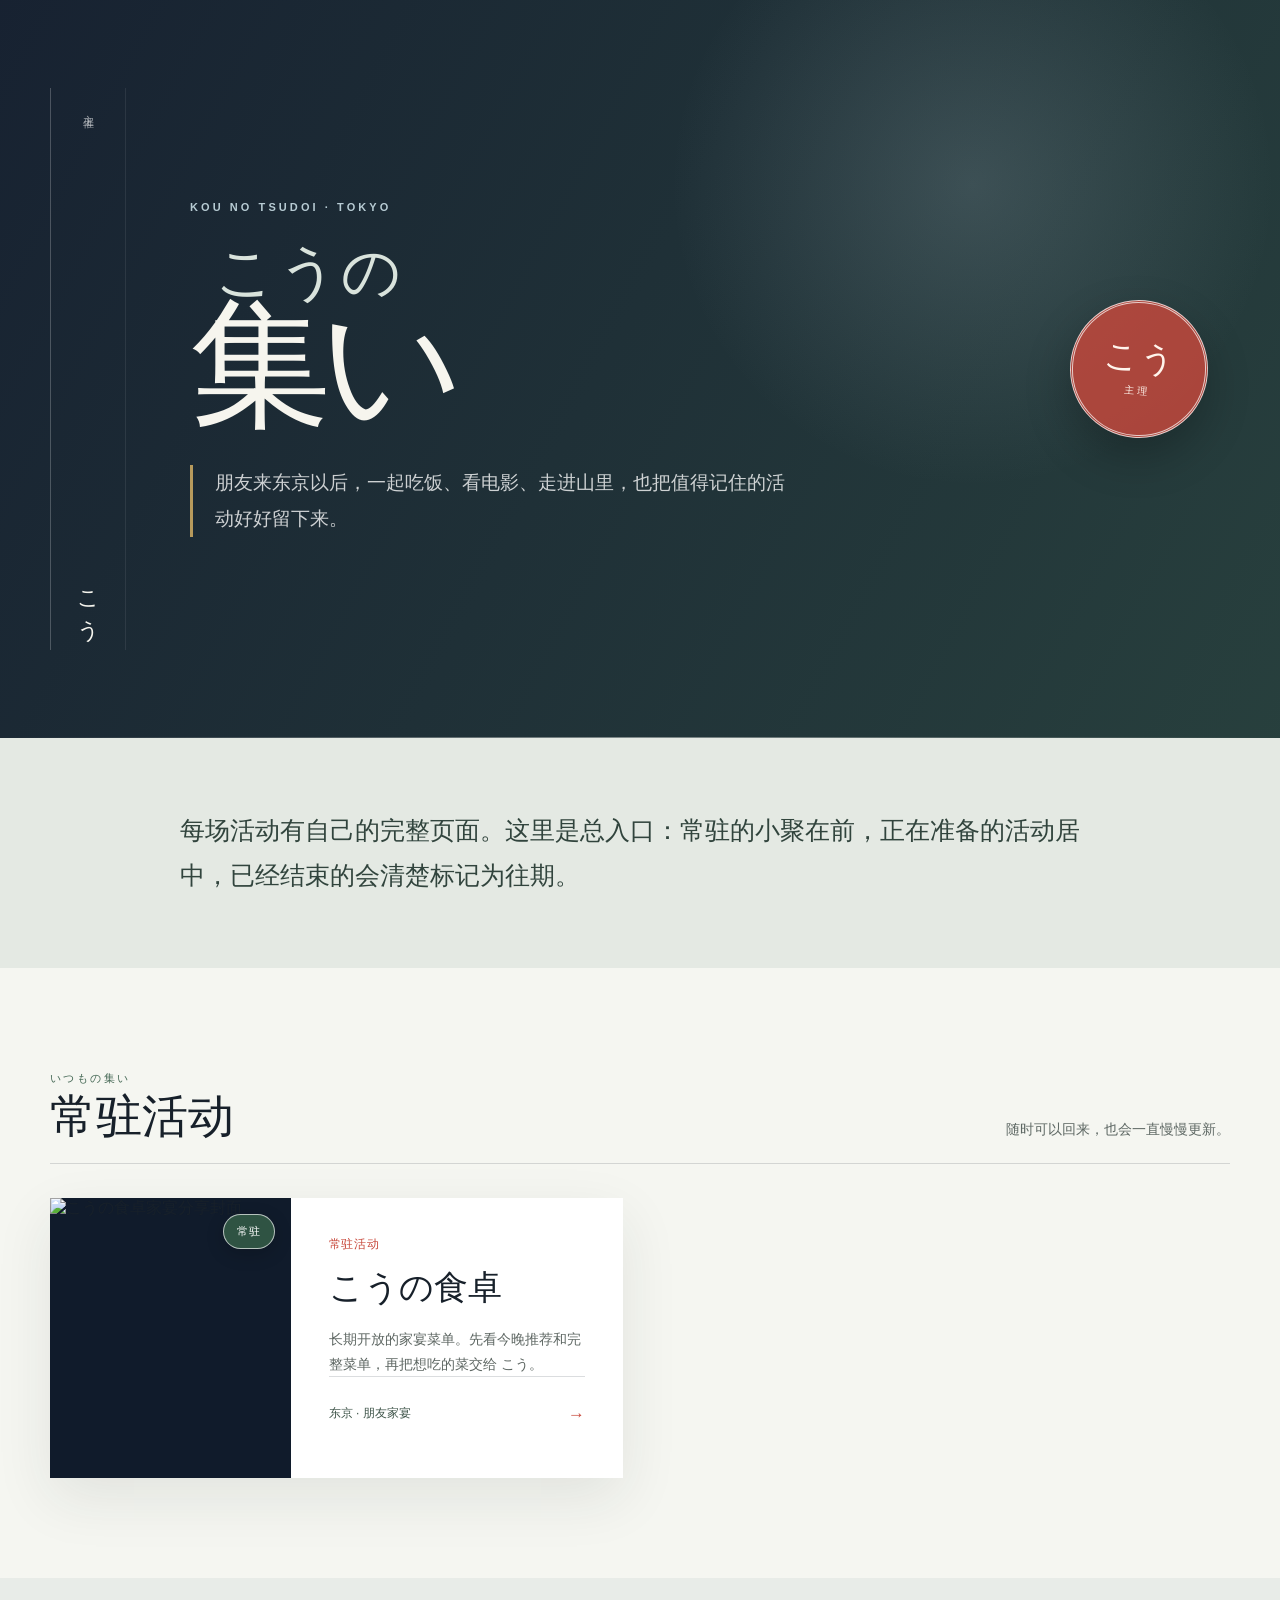
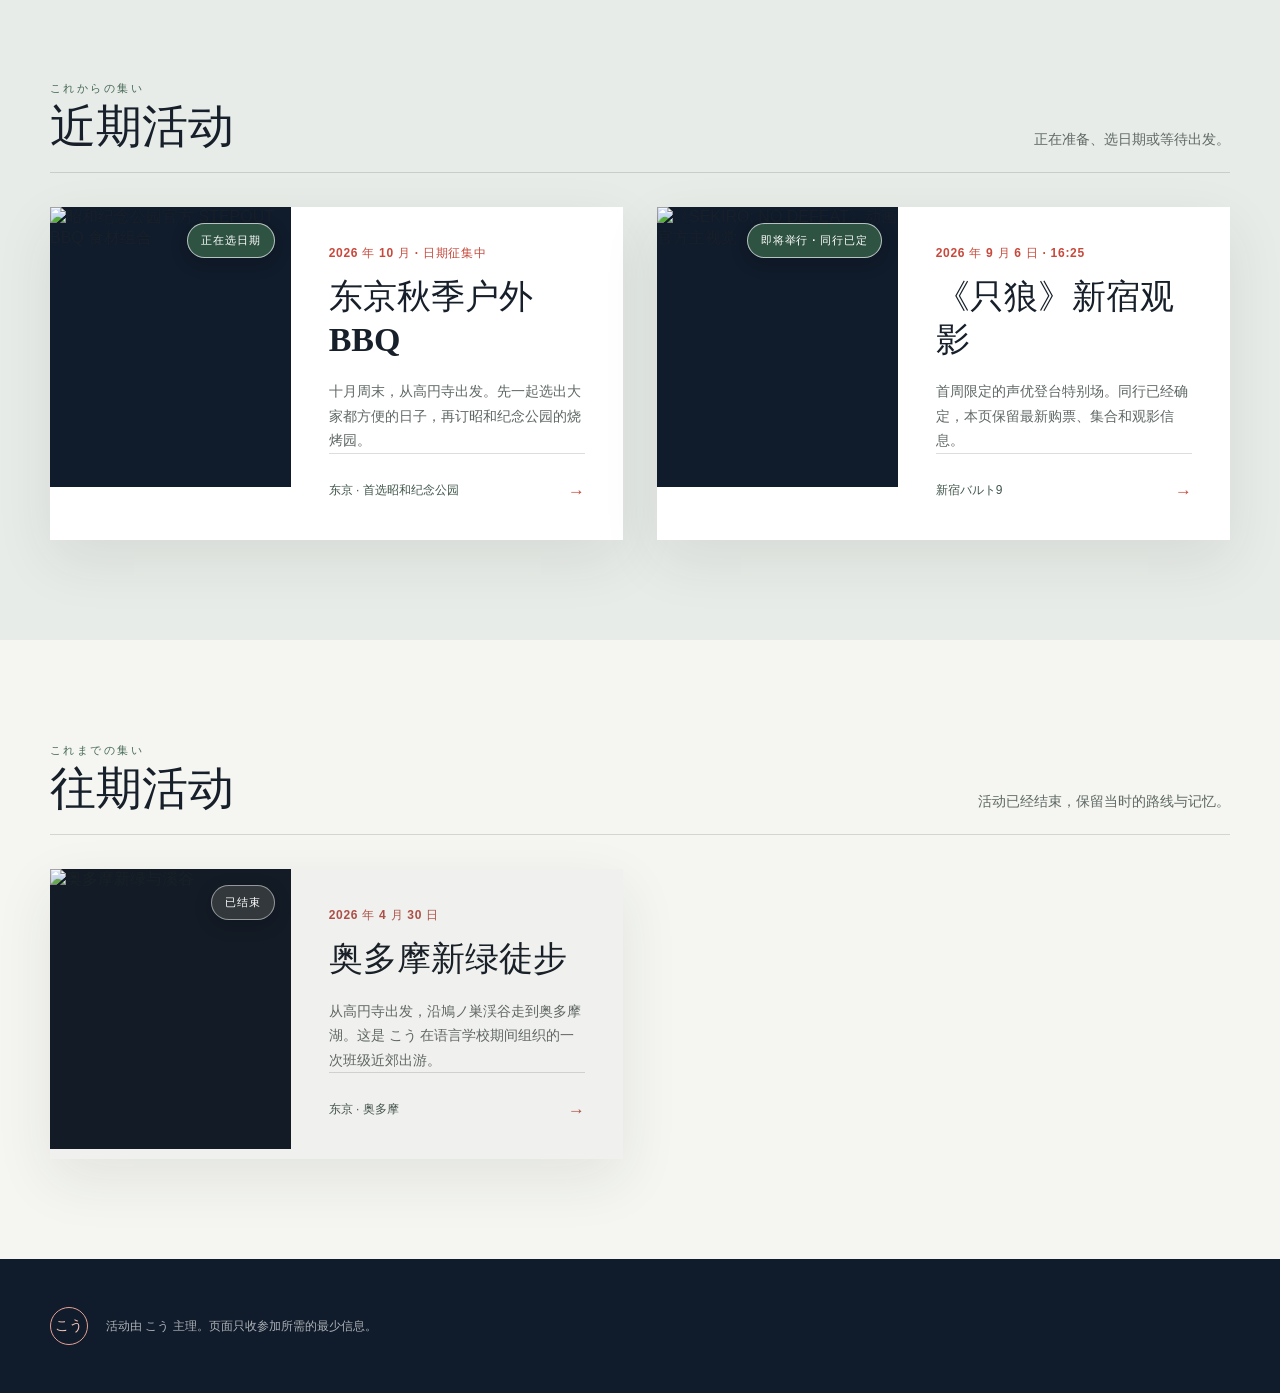
==== kou-no-tsudoi/index.html @ 16a25bd9 "fix(activity): share event-specific WeChat cards" ====
<!doctype html>
<html lang="zh-CN">
  <head>
    <meta charset="UTF-8" />
    <meta name="viewport" content="width=device-width, initial-scale=1.0, viewport-fit=cover" />
    <meta name="theme-color" content="#101b2b" />
    <meta name="robots" content="noindex, nofollow" />
    <meta name="description" content="常驻的小聚、近期的出游，以及值得留下的往期活动。" />
    <meta property="og:type" content="website" />
    <meta property="og:site_name" content="こうの集い" />
    <meta property="og:title" content="こうの集い" />
    <meta property="og:description" content="常驻的小聚、近期的出游，以及值得留下的往期活动。" />
    <meta property="og:url" content="https://tools.ifansstudio.com/kou-no-tsudoi/" />
    <meta property="og:image" content="https://tools.ifansstudio.com/kou-no-tsudoi/share/kou-no-tsudoi.jpg" />
    <meta property="og:image:secure_url" content="https://tools.ifansstudio.com/kou-no-tsudoi/share/kou-no-tsudoi.jpg" />
    <meta property="og:image:type" content="image/jpeg" />
    <meta property="og:image:width" content="1200" />
    <meta property="og:image:height" content="630" />
    <meta name="twitter:card" content="summary_large_image" />
    <meta name="twitter:title" content="こうの集い" />
    <meta name="twitter:description" content="常驻的小聚、近期的出游，以及值得留下的往期活动。" />
    <meta name="twitter:image" content="https://tools.ifansstudio.com/kou-no-tsudoi/share/kou-no-tsudoi.jpg" />
    <link rel="canonical" href="https://tools.ifansstudio.com/kou-no-tsudoi/" />
    <link rel="image_src" href="https://tools.ifansstudio.com/kou-no-tsudoi/share/kou-no-tsudoi.jpg" />
    <title>こうの集い</title>
    <script type="module" crossorigin src="/kou-no-tsudoi/assets/index-BgZVrWjE.js"></script>
    <link rel="stylesheet" crossorigin href="/kou-no-tsudoi/assets/index-BBPU0POp.css">
  </head>
  <body>
    <div id="root"></div>
  </body>
</html>
---- kou-no-tsudoi/assets/index-BBPU0POp.css ----
:root{color:#17202a;font-synthesis:none;--ink:#101b2b;--paper:#f5f6f1;--paper-deep:#e4e9e3;--pine:#466956;--mist:#b7cbd3;--seal:#c8493c;--brass:#b79a5c;--line:#101b2b26;--serif:"Yu Mincho", "Hiragino Mincho ProN", "Noto Serif CJK JP", serif;background:#eef1ed;font-family:Hiragino Sans,Yu Gothic,Noto Sans CJK JP,sans-serif}*{box-sizing:border-box}html{background:var(--ink);scroll-behavior:smooth}body{background:var(--paper);min-width:320px;min-height:100vh;margin:0}button,input{font:inherit}button,a{-webkit-tap-highlight-color:transparent}button:focus-visible,a:focus-visible,input:focus-visible{outline-offset:3px;outline:3px solid #86b8c8}label:has(input:focus-visible){outline-offset:3px;outline:3px solid #86b8c8}img{max-width:100%;display:block}main{overflow:clip}.site-hero{color:#f6f5ee;background:radial-gradient(circle at 76% 25%,#b7cbd32e,#0000 27%),linear-gradient(118deg,#101b2bf7,#16302eeb),url(https://res.cloudinary.com/jnto/image/upload/w_2064,h_1300,c_fill,f_auto,fl_lossy,q_auto/v1513938752/tokyo/Tokyo2368_3) 50%/cover;grid-template-columns:76px minmax(0,1fr) 160px;align-items:center;gap:clamp(24px,5vw,72px);min-height:min(760px,82vh);padding:clamp(38px,7vw,88px) max(24px,50vw - 590px);display:grid;position:relative}.site-hero:after{content:"";background:linear-gradient(90deg,#0000,#f5f6f173,#0000);height:1px;position:absolute;inset:auto 0 0}.site-hero__rail{letter-spacing:.18em;border-left:1px solid #ffffff38;border-right:1px solid #ffffff14;flex-direction:column;justify-content:space-between;align-self:stretch;align-items:center;padding:18px 0;display:flex}.site-hero__rail span{writing-mode:vertical-rl;color:#ffffff94;font-size:11px}.site-hero__rail b{writing-mode:vertical-rl;font:500 22px/1 var(--serif)}.site-hero__copy{max-width:760px}.eyebrow{color:var(--mist);letter-spacing:.28em;margin:0 0 24px;font-size:11px;font-weight:700}.site-hero h1{font:500 clamp(70px, 11vw, 150px)/.82 var(--serif);letter-spacing:-.08em;margin:0;display:grid}.site-hero h1 span{letter-spacing:.05em;color:#d9e3dc;margin-left:.42em;font-size:.42em;line-height:1.2}.site-hero__copy>p:last-child{border-left:3px solid var(--brass);color:#ffffffc7;max-width:600px;margin:42px 0 0;padding-left:22px;font-size:clamp(15px,2vw,19px);line-height:1.9}.host-seal{aspect-ratio:1;text-align:center;color:#fff4ec;background:#c8493cd1;border:3px double #ffffffb8;border-radius:50%;place-content:center;width:138px;display:grid;transform:rotate(5deg);box-shadow:0 18px 45px #0000003d}.host-seal span{font:700 34px/1 var(--serif);letter-spacing:.02em}.host-seal small{letter-spacing:.3em;margin-top:9px;font-size:10px}.home-intro{background:var(--paper-deep);padding:clamp(34px,6vw,70px) max(24px,50vw - 460px)}.home-intro p{font:500 clamp(17px, 2.5vw, 25px)/1.8 var(--serif);color:#31443d;margin:0}.event-shelf{padding:clamp(52px,8vw,100px) max(20px,50vw - 590px)}.event-shelf:nth-of-type(2n){background:#e8ece8}.event-shelf>header{border-bottom:1px solid var(--line);grid-template-columns:1fr minmax(250px,420px);align-items:end;gap:24px;margin-bottom:34px;padding-bottom:20px;display:grid}.event-shelf>header span{color:var(--pine);letter-spacing:.22em;text-transform:uppercase;font-size:11px;font-weight:800}.event-shelf h2{font:600 clamp(30px, 4vw, 46px)/1.1 var(--serif);margin:6px 0 0}.event-shelf>header p{color:#5e6864;text-align:right;margin:0;font-size:14px;line-height:1.8}.event-grid{grid-template-columns:repeat(2,minmax(0,1fr));gap:clamp(18px,3vw,34px);display:grid}.event-card button{text-align:left;width:100%;min-height:100%;color:inherit;cursor:pointer;background:#fff;border:0;grid-template-columns:minmax(180px,42%) 1fr;padding:0;transition:transform .24s,box-shadow .24s;display:grid;box-shadow:0 20px 55px #1c2f2717}.event-card button:hover{transform:translateY(-4px);box-shadow:0 28px 66px #1c2f2724}.event-card__image{background:var(--ink);min-height:280px;position:relative;overflow:hidden}.event-card__image:after{content:"";background:linear-gradient(145deg,#0000 40%,#101b2b4d);position:absolute;inset:0}.event-card__image img{object-fit:cover;width:100%;height:100%;transition:transform .5s}.event-card button:hover img{transform:scale(1.035)}.event-stamp{z-index:2;color:#fff;letter-spacing:.08em;background:#335a46e6;border:1px solid #ffffffa6;border-radius:999px;padding:9px 13px;font-size:11px;font-weight:800;position:absolute;top:16px;right:16px;box-shadow:0 5px 18px #0000002e}.event-stamp.is-past{background:#383e42db;border-color:#ffffff7a}.event-card__body{flex-direction:column;min-width:0;padding:clamp(24px,3vw,38px);display:flex}.event-card__date{color:var(--seal);letter-spacing:.06em;font-size:12px;font-weight:800}.event-card__body strong{font:600 clamp(23px, 2.8vw, 34px)/1.25 var(--serif);margin-top:14px}.event-card__body>span:not(.event-card__date){color:#5e6763;margin-top:18px;font-size:14px;line-height:1.75}.event-card__body small{border-top:1px solid var(--line);color:#40564b;justify-content:space-between;gap:12px;margin-top:auto;padding-top:28px;font-size:12px;display:flex}.event-card__body i{color:var(--seal);font-size:17px;font-style:normal}.event-card--past button{filter:saturate(.72);background:#f0f1ee}.site-footer{color:#ffffffa8;background:var(--ink);align-items:center;gap:18px;padding:48px max(24px,50vw - 590px);display:flex}.site-footer p{margin:0;font-size:12px}.mini-seal{aspect-ratio:1;color:#f4c2b8;width:38px;font:700 14px/1 var(--serif);border:1px solid #e7a194;border-radius:50%;place-items:center;display:grid}.page-loading{color:#dce5e0;background:var(--ink);place-items:center;min-height:100vh;display:grid}.activity-page{background:#edf0eb;min-height:100vh}.activity-nav{color:#eef2ee;background:var(--ink);justify-content:space-between;align-items:center;gap:20px;min-height:66px;padding:10px max(20px,50vw - 590px);display:flex}.activity-nav button{min-height:44px;color:inherit;cursor:pointer;background:0 0;border:0;padding:0;font-size:13px}.activity-nav button:last-child{border:1px solid #ffffff40;border-radius:999px;padding:0 18px}.share-message{color:#e7eee9;text-align:center;background:#27493a;margin:0;padding:10px 20px;font-size:12px}.activity-hero{color:#fff;background:var(--ink);align-items:end;min-height:min(680px,76vh);display:flex;position:relative}.activity-hero>img{object-fit:cover;width:100%;height:100%;position:absolute;inset:0}.activity-hero__shade{background:linear-gradient(90deg,#0c1520eb 0%,#0c15209e 50%,#0c152026 100%),linear-gradient(#0000 45%,#0c1520c2);position:absolute;inset:0}.activity-hero__copy{z-index:1;width:min(860px,100% - 48px);margin:0 max(24px,50vw - 590px);padding:80px 0 66px;position:relative}.activity-hero__copy>p{color:#cddbd4;letter-spacing:.24em;margin:0 0 18px;font-size:12px;font-weight:800}.activity-hero h1{max-width:920px;font:600 clamp(40px, 7vw, 86px)/1.08 var(--serif);text-wrap:balance;margin:0}.activity-hero__copy>span{color:#d4e1db;font-family:var(--serif);margin-top:12px;display:block}.activity-hero__copy>strong{border-left:3px solid var(--brass);color:#ffffffd1;max-width:680px;margin-top:32px;padding-left:18px;font-size:16px;font-weight:500;line-height:1.85;display:block}.event-stamp--hero{padding:12px 18px;top:28px;right:max(22px,50vw - 590px)}.activity-facts{z-index:2;background:#fff;grid-template-columns:repeat(3,minmax(0,1fr));width:min(1180px,100% - 40px);margin:-28px auto 0;display:grid;position:relative;box-shadow:0 18px 50px #15261f1f}.activity-facts div{border-right:1px solid var(--line);gap:8px;padding:24px clamp(18px,3vw,36px);display:grid}.activity-facts div:last-child{border:0}.activity-facts div>span{color:#77817c;letter-spacing:.12em;font-size:11px}.activity-facts strong{color:#28372f;font:600 clamp(15px, 2vw, 19px)/1.5 var(--serif);gap:2px;display:grid}.activity-facts strong span{word-break:keep-all;display:block}.signup-panel,.external-panel,.closed-panel{width:min(1000px,100% - 40px);margin:clamp(48px,7vw,84px) auto}.signup-panel{color:#eef3ef;background:#102437;grid-template-columns:.85fr 1.15fr;display:grid;box-shadow:0 24px 60px #101b2b2e}.signup-panel__intro{background:linear-gradient(145deg,#345e4a,#1b3e38);padding:clamp(28px,5vw,54px)}.signup-panel__intro p,.external-panel p{color:#cbdad2;letter-spacing:.2em;margin:0 0 18px;font-size:10px;font-weight:800}.signup-panel h2,.external-panel h2,.closed-panel h2{font:600 clamp(27px, 4vw, 42px)/1.2 var(--serif);margin:0}.signup-panel__intro span,.external-panel span{color:#ffffffb8;margin-top:26px;font-size:14px;line-height:1.8;display:block}.signup-panel form{padding:clamp(28px,5vw,54px)}.name-field{gap:10px;display:grid}.name-field span,.date-calendar legend{color:#cad5d0;letter-spacing:.08em;font-size:12px;font-weight:800}.name-field input{color:#fff;background:#ffffff12;border:1px solid #ffffff38;border-radius:0;width:100%;height:52px;padding:0 15px}.name-field input::placeholder{color:#ffffff5c}.date-calendar{border:0;margin:28px 0 0;padding:0}.date-calendar legend{margin-bottom:7px}.date-calendar__hint{color:#ffffff8c;margin:0 0 15px;font-size:11px;line-height:1.6}.date-calendar__recommendation{color:#20342c;background:#eee4c9;border-left:3px solid #d8c18d;margin:0 0 14px;padding:16px;box-shadow:0 10px 24px #040e162e}.date-calendar__recommendation>div{grid-template-columns:1fr auto;align-items:center;gap:3px 10px;display:grid}.date-calendar__recommendation>div span{color:#687066;letter-spacing:.14em;font-size:9px;font-weight:900}.date-calendar__recommendation>div strong{font:700 20px/1.2 var(--serif);grid-column:1}.date-calendar__recommendation>div em{color:#fff8e8;letter-spacing:.08em;background:#a84c3f;grid-area:1/2/span 2;padding:5px 7px;font-size:10px;font-style:normal;font-weight:900}.date-calendar__recommendation>p{color:#4b584f;margin:12px 0;font-size:11px;line-height:1.7}.date-calendar__recommendation footer{flex-wrap:wrap;gap:6px;display:flex}.date-calendar__recommendation footer span{color:#345e4a;background:#ffffff61;border:1px solid #465d5038;padding:5px 7px;font-size:9px;font-weight:800}.date-calendar__month{background:#05111b3d;border:1px solid #ffffff29;padding:14px}.date-calendar__month+.date-calendar__month{margin-top:12px}.date-calendar__month-title{justify-content:space-between;align-items:baseline;gap:12px;margin-bottom:13px;display:flex}.date-calendar__month-title strong{font:600 19px/1.2 var(--serif);letter-spacing:.04em}.date-calendar__month-title span{color:#d8c18d;letter-spacing:.12em;font-size:9px;font-weight:800}.date-calendar__weekdays,.date-calendar__grid{grid-template-columns:repeat(7,minmax(0,1fr));gap:4px;display:grid}.date-calendar__weekdays{color:#ffffff75;text-align:center;margin-bottom:5px;font-size:9px}.date-calendar__weekdays span:nth-last-child(-n+2){color:#d7aa9f}.date-calendar__day{text-align:center;place-content:center;min-width:0;min-height:48px;display:grid}.date-calendar__day.is-muted{color:#ffffff3d;font:500 12px/1 var(--sans)}.date-calendar__day.is-candidate{color:#f5f0e5a8;cursor:pointer;background:#ffffff09;border:1px solid #ffffff24;min-height:58px;transition:border-color .16s,background .16s,color .16s,transform .16s;position:relative}.date-calendar__day.is-candidate.is-primary{color:#f5f0e5;background:#d8c18d1f;border-color:#d8c18db8}.date-calendar__day.is-candidate.is-recommended{color:#172921;background:#d8c18d;border-color:#d8c18d;box-shadow:0 0 0 2px #d8c18d2e,0 7px 16px #0000002e}.date-calendar__day.is-candidate:hover{border-color:#d8c18d;transform:translateY(-1px)}.date-calendar__day.is-candidate:focus-within{outline-offset:2px;outline:2px solid #fff}.date-calendar__day.is-candidate input{opacity:0;width:1px;height:1px;position:absolute}.date-calendar__day.is-candidate strong{font:600 18px/1 var(--serif)}.date-calendar__day.is-candidate em{color:#bfd5ca;margin-top:5px;font-size:8px;font-style:normal}.date-calendar__day.is-candidate>span{color:#183128;background:#d8c18d;border-radius:50%;place-items:center;width:15px;height:15px;font-size:10px;font-weight:900;display:grid;position:absolute;top:-5px;right:-4px}.date-calendar__day.is-candidate>b{z-index:1;color:#fff8e8;white-space:nowrap;background:#a84c3f;padding:2px 4px;font-size:7px;line-height:1.2;position:absolute;top:-12px;left:50%;transform:translate(-50%)}.date-calendar__day.is-candidate.is-recommended em{color:#345e4a}.date-calendar__day.is-candidate.is-selected{color:#172921;background:#d8c18d;border-color:#d8c18d;box-shadow:inset 0 0 0 2px #ffffff59}.date-calendar__day.is-candidate.is-selected em{color:#345e4a}.date-calendar__day.is-candidate.is-selected>span{color:#f5f0e5;background:#4c8067}.date-calendar__selection{color:#ffffff8c;background:#ffffff0d;min-height:38px;margin:10px 0 0;padding:10px 12px;font-size:11px;line-height:1.6}.date-calendar__selection.has-selection{color:#e8f2ec;background:#4c806740}.signup-submit{color:#13241e;cursor:pointer;background:#d8c18d;border:0;width:100%;min-height:54px;margin-top:26px;font-weight:800}.signup-submit:disabled{opacity:.55;cursor:wait}.signed-state{color:#d9eadf;text-align:center;background:#508b6b33;margin:26px 0 0;padding:16px}.honeypot{clip-path:inset(50%);width:1px;height:1px;position:absolute;overflow:hidden}.form-message{color:#12231e;text-align:center;background:#d6e2d8;grid-column:1/-1;margin:0;padding:13px 20px;font-size:13px}.attendee-list{border-top:1px solid #ffffff21;grid-column:1/-1;padding:24px clamp(26px,5vw,54px) 32px}.attendee-list>div{justify-content:space-between;align-items:center;gap:20px;display:flex}.attendee-list>div span{color:#b9c7c0;letter-spacing:.12em;font-size:12px}.attendee-list>div strong{font:600 25px/1 var(--serif)}.attendee-list ul{flex-wrap:wrap;gap:10px;margin:22px 0 0;padding:0;list-style:none;display:flex}.attendee-list li{color:#e8efeb;background:#ffffff0d;border:1px solid #ffffff2e;padding:9px 13px;font-size:13px}.attendee-list p{color:#ffffff8c;margin:18px 0 0;font-size:13px}.external-panel{color:#fff;background:linear-gradient(135deg,#261f1b,#5b392d);justify-content:space-between;align-items:center;gap:38px;padding:clamp(30px,5vw,58px);display:flex}.external-panel a{color:#fff;border:1px solid #ffffff59;flex:none;padding:16px 20px;text-decoration:none}.closed-panel{text-align:center;color:#273a31;background:#e5ebe6;border:1px solid #bdc6c0;padding:clamp(30px,5vw,60px)}.closed-panel.is-past{filter:saturate(.65)}.closed-panel>span{color:#6c7a73;letter-spacing:.22em;font-size:10px;font-weight:800}.closed-panel h2{margin-top:12px}.closed-panel p{color:#68736d;margin:18px 0 0}.guide-paper{color:#28352f;background:#fff;width:min(1020px,100% - 40px);margin:0 auto;padding:clamp(34px,6vw,72px);box-shadow:0 20px 60px #1b2c2414}.guide-paper>header{border-bottom:1px solid var(--line);margin-bottom:36px;padding-bottom:20px}.guide-paper>header span{color:var(--pine);letter-spacing:.2em;font-size:10px;font-weight:800}.guide-paper>header h2{font:600 36px/1.2 var(--serif);margin:7px 0 0}.guide-paper h1{display:none}.guide-paper h2{border-left:4px solid var(--seal);font:600 clamp(25px, 3.4vw, 34px)/1.35 var(--serif);margin:52px 0 20px;padding-left:14px}.guide-paper h3{color:#365544;font:600 22px/1.4 var(--serif);margin:32px 0 14px}.guide-paper p,.guide-paper li{font-size:15px;line-height:1.9}.guide-paper blockquote{background:#edf2ee;border-left:0;margin:24px 0;padding:20px 24px}.guide-paper blockquote p{margin:0}.guide-paper table{border-collapse:collapse;width:100%;margin:24px 0;font-size:13px}.guide-paper th,.guide-paper td{text-align:left;vertical-align:top;border:1px solid #dce2dd;padding:12px 13px;line-height:1.65}.guide-paper th{color:#f3f6f4;background:#315142}.guide-paper a{color:#2e6650;text-underline-offset:3px;overflow-wrap:anywhere}.guide-paper img{border:1px solid var(--line)}.image-credit{color:#758079;text-align:right;width:min(1020px,100% - 40px);margin:16px auto 0;padding-bottom:60px;font-size:11px}.image-credit a{color:inherit}@media (width<=820px){.site-hero{grid-template-columns:42px minmax(0,1fr);min-height:680px}.host-seal{width:92px;position:absolute;bottom:38px;right:26px}.host-seal span{font-size:25px}.event-grid,.event-shelf>header{grid-template-columns:1fr}.event-shelf>header p{text-align:left}.signup-panel{grid-template-columns:1fr}}@media (width<=620px){.site-hero{grid-template-columns:28px 1fr;gap:18px;min-height:610px;padding:28px 20px 96px}.site-hero__rail{padding:12px 0}.site-hero h1{font-size:clamp(62px,22vw,88px)}.site-hero__copy>p:last-child{margin-top:30px;font-size:14px}.host-seal{width:76px;bottom:20px;right:20px}.host-seal span{font-size:21px}.host-seal small{font-size:8px}.event-card button{grid-template-columns:1fr}.event-card__image{min-height:220px}.event-card__body{min-height:260px}.activity-nav{padding-inline:14px}.activity-nav button:last-child{padding:0 12px}.activity-hero{min-height:570px}.activity-hero__shade{background:linear-gradient(#0c15201f 26%,#0c1520eb)}.activity-hero__copy{width:calc(100% - 36px);margin-inline:18px;padding-bottom:42px}.activity-hero h1{font-size:clamp(34px,10vw,48px)}.activity-hero__copy>strong{font-size:14px}.event-stamp--hero{top:18px;right:16px}.activity-facts{grid-template-columns:1fr;width:calc(100% - 24px)}.activity-facts div{border-right:0;border-bottom:1px solid var(--line);padding:16px 18px}.signup-panel,.external-panel,.closed-panel,.guide-paper{width:calc(100% - 24px)}.signup-panel form{padding:28px 18px 30px}.date-calendar__month{padding:12px 9px}.date-calendar__weekdays,.date-calendar__grid{gap:3px}.date-calendar__day{min-height:42px}.date-calendar__day.is-candidate{min-height:54px}.date-calendar__day.is-candidate strong{font-size:17px}.external-panel{flex-direction:column;align-items:stretch}.external-panel a{text-align:center}.guide-paper{padding:28px 20px}.guide-paper h2{margin-top:40px}.guide-paper table{display:block;overflow-x:auto}}@media (prefers-reduced-motion:reduce){html{scroll-behavior:auto}*,:before,:after{scroll-behavior:auto!important;transition-duration:.01ms!important;animation-duration:.01ms!important}}
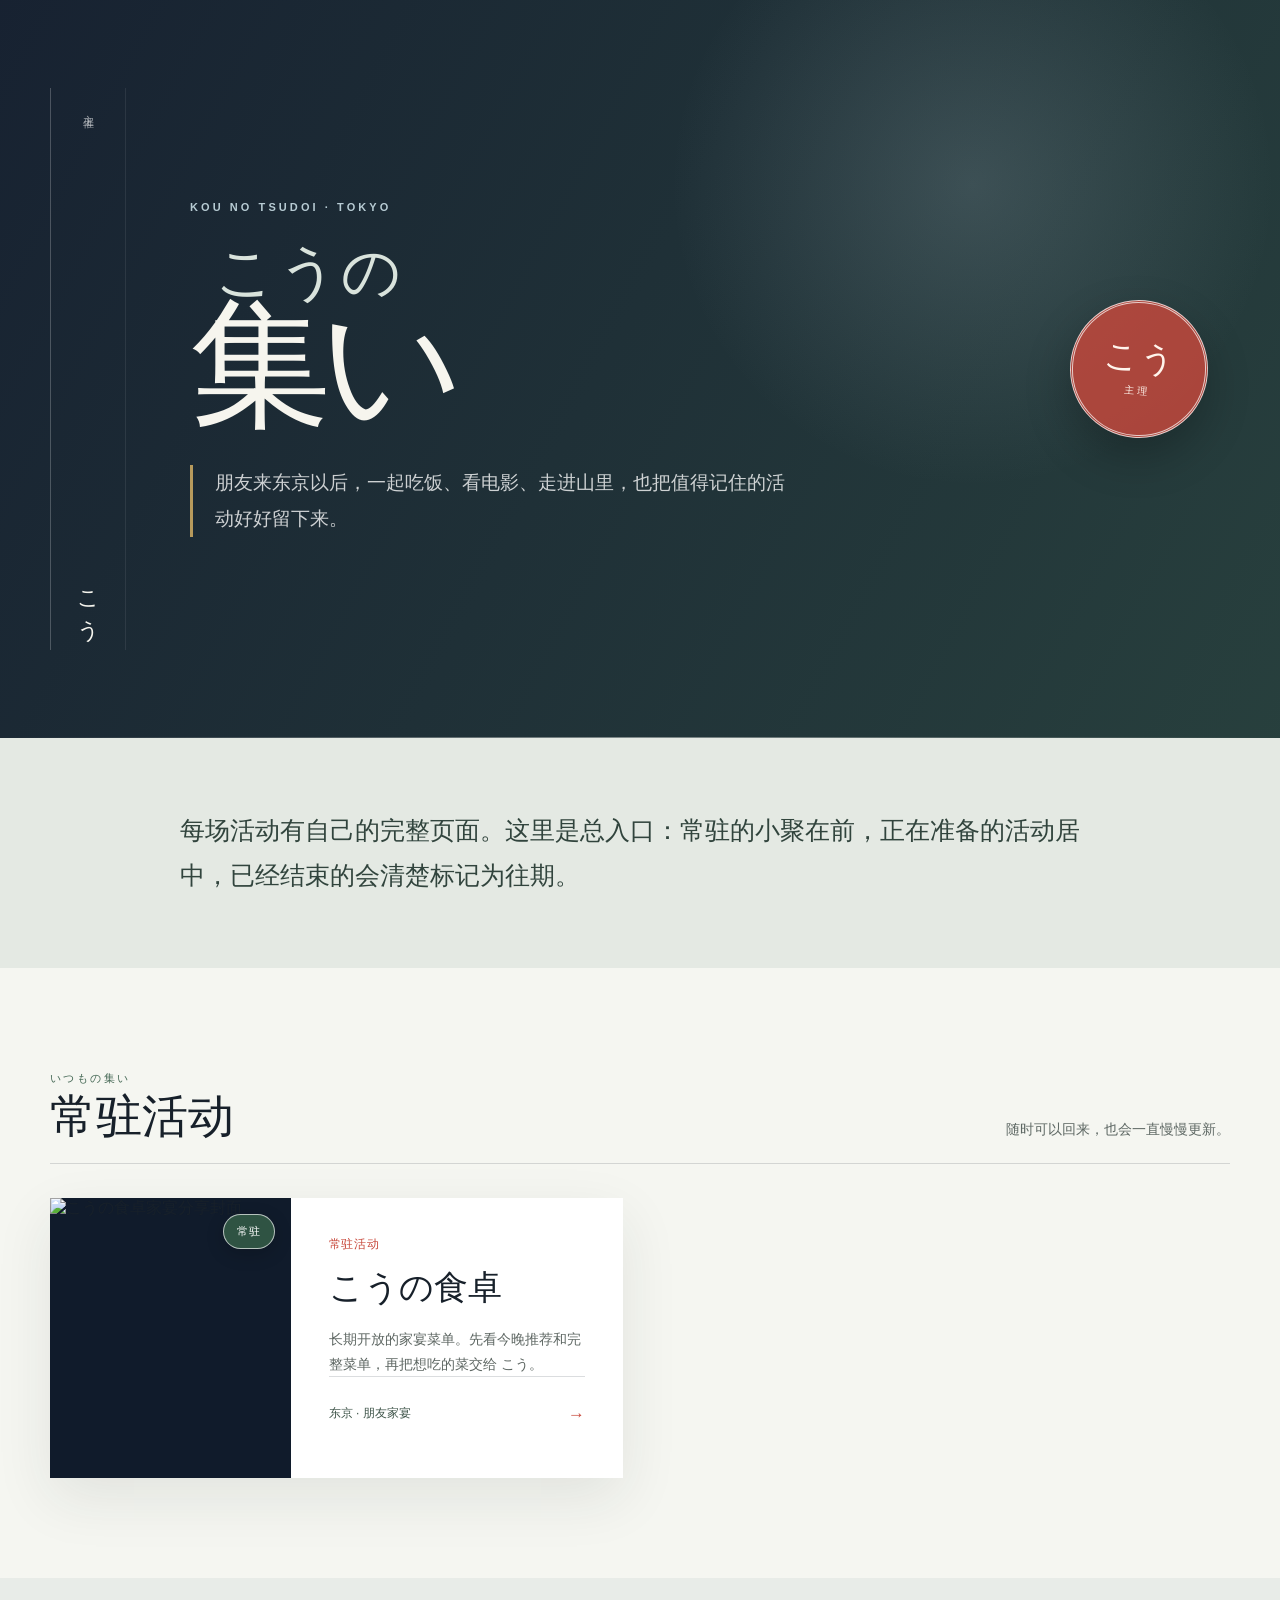
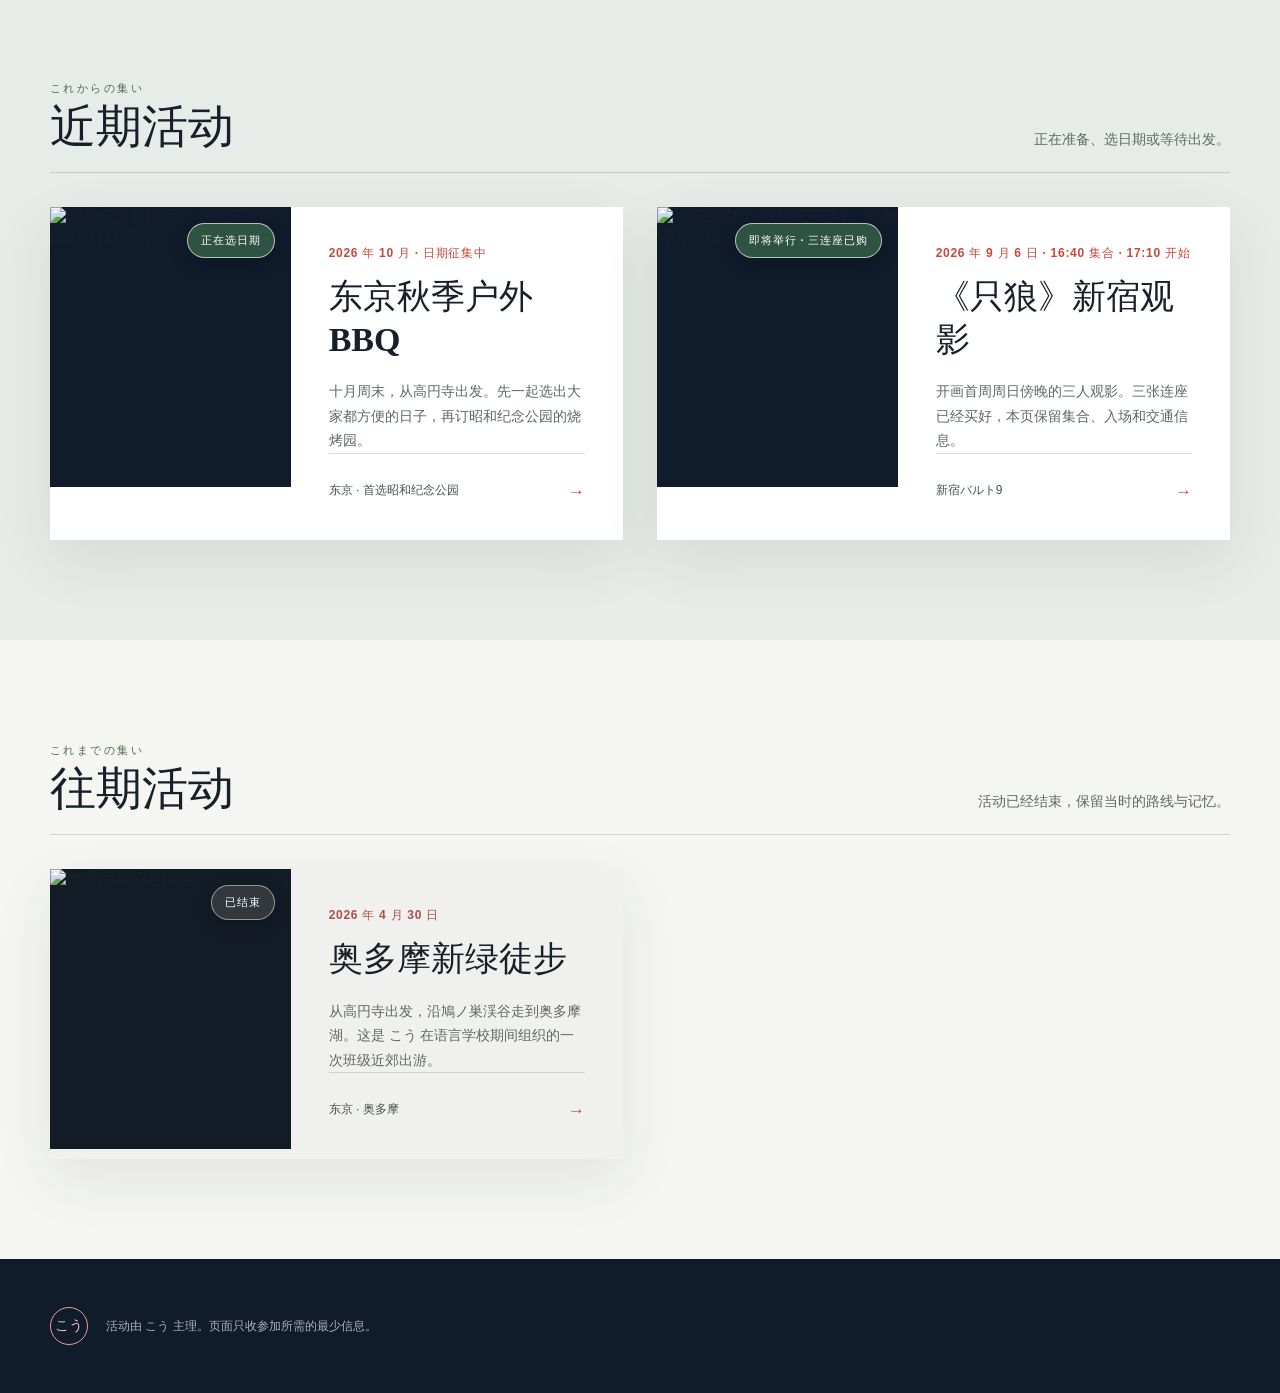
==== commit 8e9b92de: "feat: update SEKIRO outing guide" ====
--- a/kou-no-tsudoi/index.html
+++ b/kou-no-tsudoi/index.html
@@ -23,7 +23,7 @@
     <link rel="canonical" href="https://tools.ifansstudio.com/kou-no-tsudoi/" />
     <link rel="image_src" href="https://tools.ifansstudio.com/kou-no-tsudoi/share/kou-no-tsudoi.jpg" />
     <title>こうの集い</title>
-    <script type="module" crossorigin src="/kou-no-tsudoi/assets/index-BgZVrWjE.js"></script>
+    <script type="module" crossorigin src="/kou-no-tsudoi/assets/index-oXoQedsi.js"></script>
     <link rel="stylesheet" crossorigin href="/kou-no-tsudoi/assets/index-BBPU0POp.css">
   </head>
   <body>
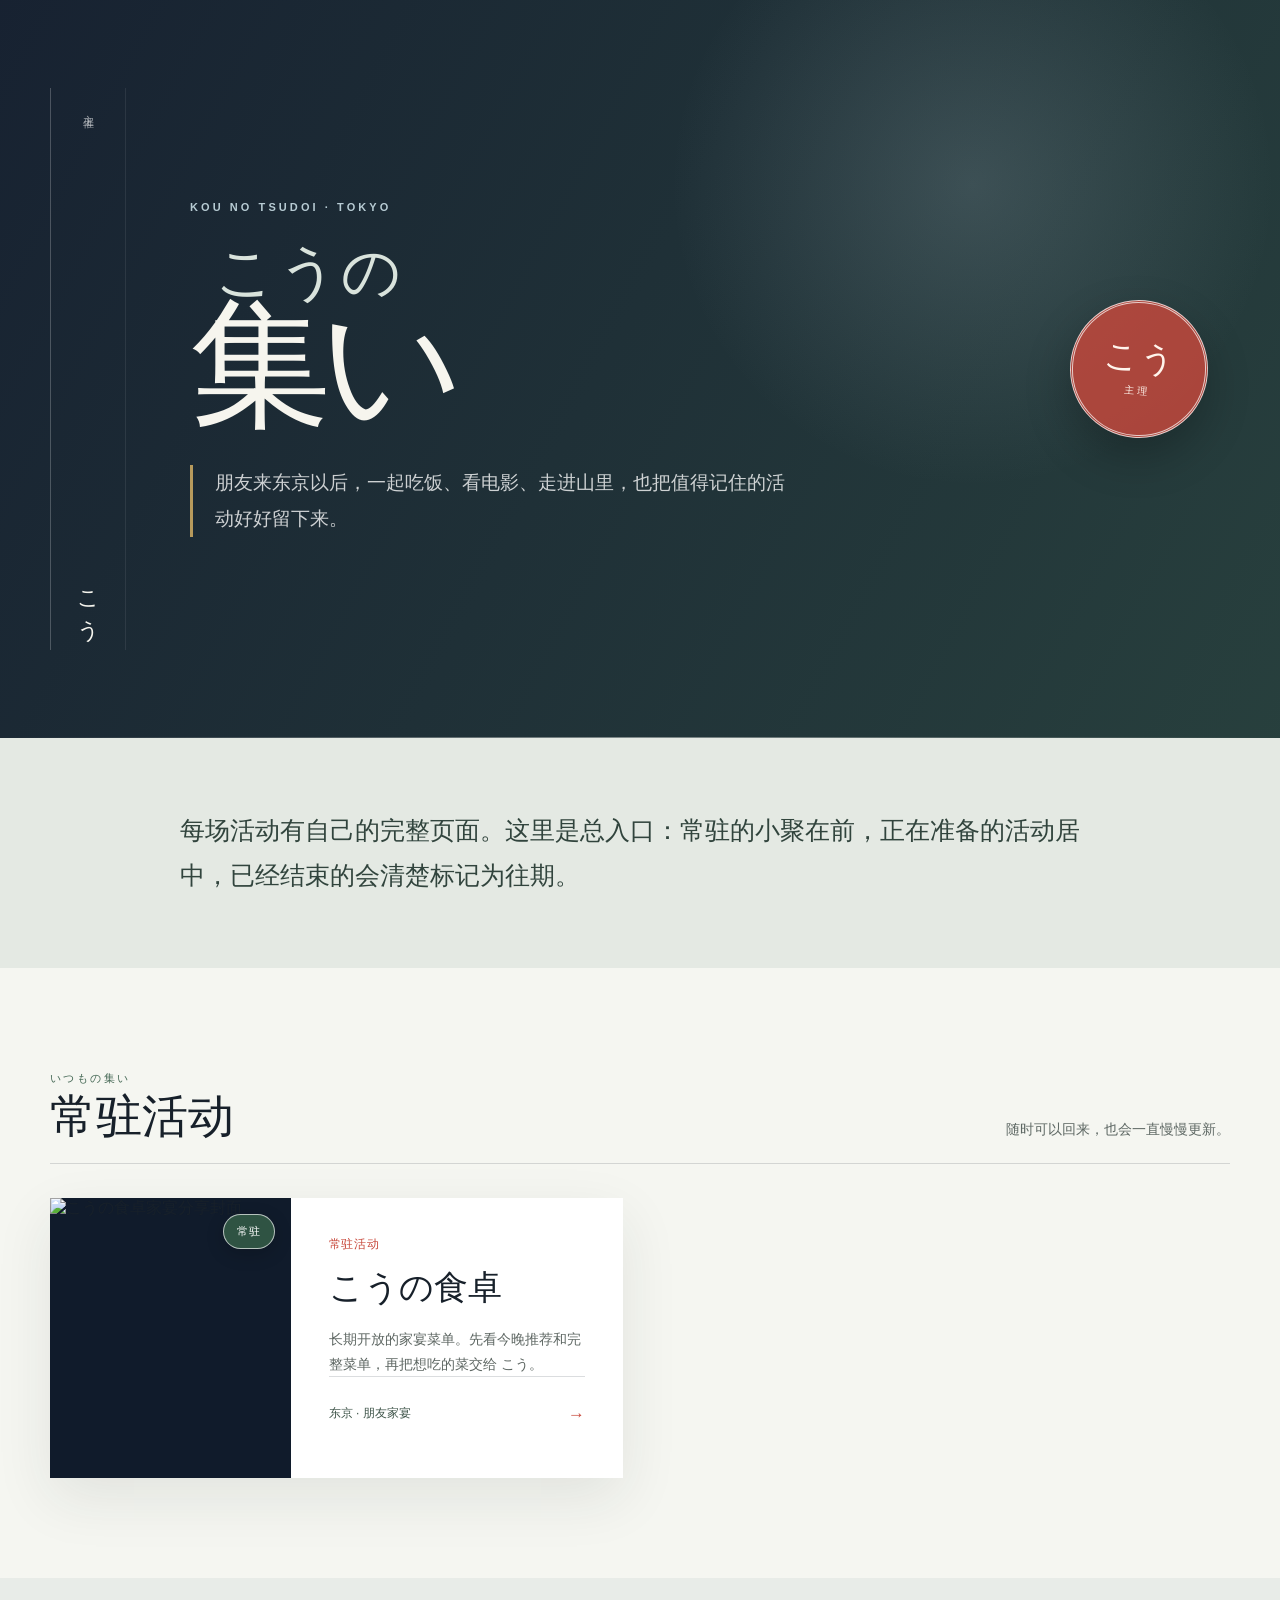
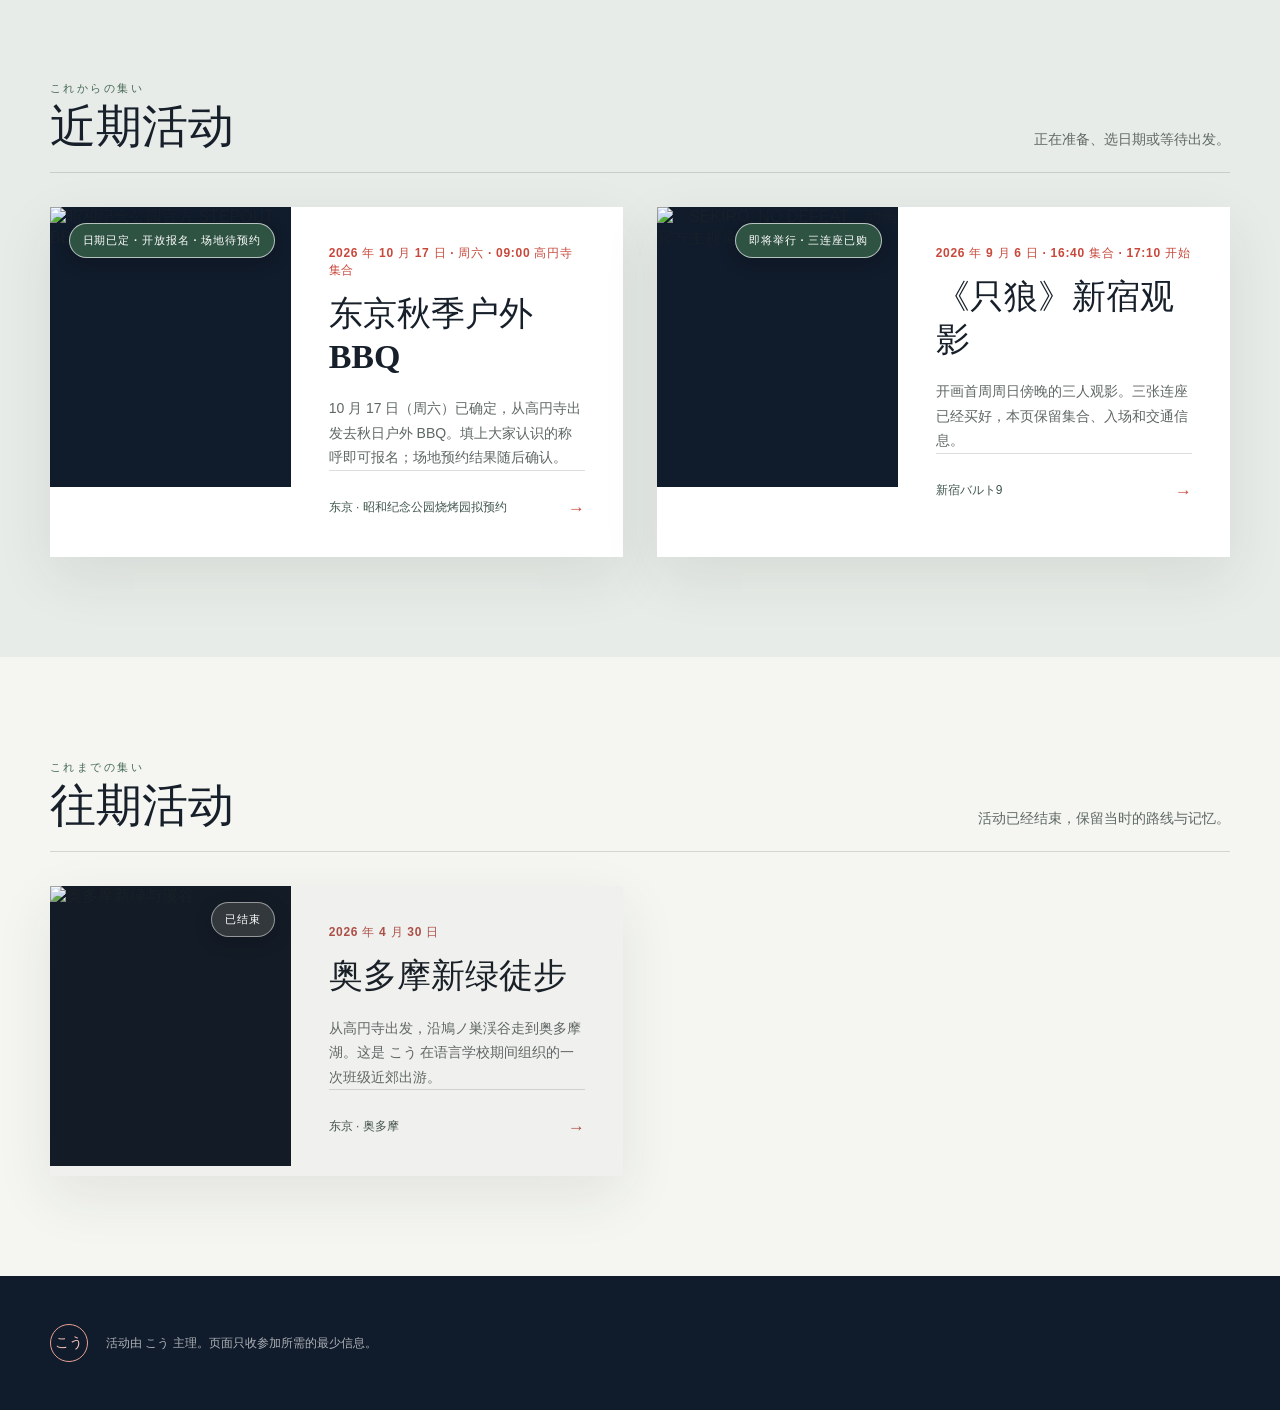
==== commit c57419f1: "确认 10 月 17 日 BBQ 并简化报名" ====
--- a/kou-no-tsudoi/index.html
+++ b/kou-no-tsudoi/index.html
@@ -23,8 +23,8 @@
     <link rel="canonical" href="https://tools.ifansstudio.com/kou-no-tsudoi/" />
     <link rel="image_src" href="https://tools.ifansstudio.com/kou-no-tsudoi/share/kou-no-tsudoi.jpg" />
     <title>こうの集い</title>
-    <script type="module" crossorigin src="/kou-no-tsudoi/assets/index-oXoQedsi.js"></script>
-    <link rel="stylesheet" crossorigin href="/kou-no-tsudoi/assets/index-BBPU0POp.css">
+    <script type="module" crossorigin src="/kou-no-tsudoi/assets/index-XphLQeiY.js"></script>
+    <link rel="stylesheet" crossorigin href="/kou-no-tsudoi/assets/index-JUfqZ5Oa.css">
   </head>
   <body>
     <div id="root"></div>
--- a/kou-no-tsudoi/assets/index-JUfqZ5Oa.css
+++ b/kou-no-tsudoi/assets/index-JUfqZ5Oa.css
@@ -0,0 +1 @@
+:root{color:#17202a;font-synthesis:none;--ink:#101b2b;--paper:#f5f6f1;--paper-deep:#e4e9e3;--pine:#466956;--mist:#b7cbd3;--seal:#c8493c;--brass:#b79a5c;--line:#101b2b26;--serif:"Yu Mincho", "Hiragino Mincho ProN", "Noto Serif CJK JP", serif;background:#eef1ed;font-family:Hiragino Sans,Yu Gothic,Noto Sans CJK JP,sans-serif}*{box-sizing:border-box}html{background:var(--ink);scroll-behavior:smooth}body{background:var(--paper);min-width:320px;min-height:100vh;margin:0}button,input{font:inherit}button,a{-webkit-tap-highlight-color:transparent}button:focus-visible,a:focus-visible,input:focus-visible{outline-offset:3px;outline:3px solid #86b8c8}label:has(input:focus-visible){outline-offset:3px;outline:3px solid #86b8c8}img{max-width:100%;display:block}main{overflow:clip}.site-hero{color:#f6f5ee;background:radial-gradient(circle at 76% 25%,#b7cbd32e,#0000 27%),linear-gradient(118deg,#101b2bf7,#16302eeb),url(https://res.cloudinary.com/jnto/image/upload/w_2064,h_1300,c_fill,f_auto,fl_lossy,q_auto/v1513938752/tokyo/Tokyo2368_3) 50%/cover;grid-template-columns:76px minmax(0,1fr) 160px;align-items:center;gap:clamp(24px,5vw,72px);min-height:min(760px,82vh);padding:clamp(38px,7vw,88px) max(24px,50vw - 590px);display:grid;position:relative}.site-hero:after{content:"";background:linear-gradient(90deg,#0000,#f5f6f173,#0000);height:1px;position:absolute;inset:auto 0 0}.site-hero__rail{letter-spacing:.18em;border-left:1px solid #ffffff38;border-right:1px solid #ffffff14;flex-direction:column;justify-content:space-between;align-self:stretch;align-items:center;padding:18px 0;display:flex}.site-hero__rail span{writing-mode:vertical-rl;color:#ffffff94;font-size:11px}.site-hero__rail b{writing-mode:vertical-rl;font:500 22px/1 var(--serif)}.site-hero__copy{max-width:760px}.eyebrow{color:var(--mist);letter-spacing:.28em;margin:0 0 24px;font-size:11px;font-weight:700}.site-hero h1{font:500 clamp(70px, 11vw, 150px)/.82 var(--serif);letter-spacing:-.08em;margin:0;display:grid}.site-hero h1 span{letter-spacing:.05em;color:#d9e3dc;margin-left:.42em;font-size:.42em;line-height:1.2}.site-hero__copy>p:last-child{border-left:3px solid var(--brass);color:#ffffffc7;max-width:600px;margin:42px 0 0;padding-left:22px;font-size:clamp(15px,2vw,19px);line-height:1.9}.host-seal{aspect-ratio:1;text-align:center;color:#fff4ec;background:#c8493cd1;border:3px double #ffffffb8;border-radius:50%;place-content:center;width:138px;display:grid;transform:rotate(5deg);box-shadow:0 18px 45px #0000003d}.host-seal span{font:700 34px/1 var(--serif);letter-spacing:.02em}.host-seal small{letter-spacing:.3em;margin-top:9px;font-size:10px}.home-intro{background:var(--paper-deep);padding:clamp(34px,6vw,70px) max(24px,50vw - 460px)}.home-intro p{font:500 clamp(17px, 2.5vw, 25px)/1.8 var(--serif);color:#31443d;margin:0}.event-shelf{padding:clamp(52px,8vw,100px) max(20px,50vw - 590px)}.event-shelf:nth-of-type(2n){background:#e8ece8}.event-shelf>header{border-bottom:1px solid var(--line);grid-template-columns:1fr minmax(250px,420px);align-items:end;gap:24px;margin-bottom:34px;padding-bottom:20px;display:grid}.event-shelf>header span{color:var(--pine);letter-spacing:.22em;text-transform:uppercase;font-size:11px;font-weight:800}.event-shelf h2{font:600 clamp(30px, 4vw, 46px)/1.1 var(--serif);margin:6px 0 0}.event-shelf>header p{color:#5e6864;text-align:right;margin:0;font-size:14px;line-height:1.8}.event-grid{grid-template-columns:repeat(2,minmax(0,1fr));gap:clamp(18px,3vw,34px);display:grid}.event-card button{text-align:left;width:100%;min-height:100%;color:inherit;cursor:pointer;background:#fff;border:0;grid-template-columns:minmax(180px,42%) 1fr;padding:0;transition:transform .24s,box-shadow .24s;display:grid;box-shadow:0 20px 55px #1c2f2717}.event-card button:hover{transform:translateY(-4px);box-shadow:0 28px 66px #1c2f2724}.event-card__image{background:var(--ink);min-height:280px;position:relative;overflow:hidden}.event-card__image:after{content:"";background:linear-gradient(145deg,#0000 40%,#101b2b4d);position:absolute;inset:0}.event-card__image img{object-fit:cover;width:100%;height:100%;transition:transform .5s}.event-card button:hover img{transform:scale(1.035)}.event-stamp{z-index:2;color:#fff;letter-spacing:.08em;background:#335a46e6;border:1px solid #ffffffa6;border-radius:999px;padding:9px 13px;font-size:11px;font-weight:800;position:absolute;top:16px;right:16px;box-shadow:0 5px 18px #0000002e}.event-stamp.is-past{background:#383e42db;border-color:#ffffff7a}.event-card__body{flex-direction:column;min-width:0;padding:clamp(24px,3vw,38px);display:flex}.event-card__date{color:var(--seal);letter-spacing:.06em;font-size:12px;font-weight:800}.event-card__body strong{font:600 clamp(23px, 2.8vw, 34px)/1.25 var(--serif);margin-top:14px}.event-card__body>span:not(.event-card__date){color:#5e6763;margin-top:18px;font-size:14px;line-height:1.75}.event-card__body small{border-top:1px solid var(--line);color:#40564b;justify-content:space-between;gap:12px;margin-top:auto;padding-top:28px;font-size:12px;display:flex}.event-card__body i{color:var(--seal);font-size:17px;font-style:normal}.event-card--past button{filter:saturate(.72);background:#f0f1ee}.site-footer{color:#ffffffa8;background:var(--ink);align-items:center;gap:18px;padding:48px max(24px,50vw - 590px);display:flex}.site-footer p{margin:0;font-size:12px}.mini-seal{aspect-ratio:1;color:#f4c2b8;width:38px;font:700 14px/1 var(--serif);border:1px solid #e7a194;border-radius:50%;place-items:center;display:grid}.page-loading{color:#dce5e0;background:var(--ink);place-items:center;min-height:100vh;display:grid}.activity-page{background:#edf0eb;min-height:100vh}.activity-nav{color:#eef2ee;background:var(--ink);justify-content:space-between;align-items:center;gap:20px;min-height:66px;padding:10px max(20px,50vw - 590px);display:flex}.activity-nav button{min-height:44px;color:inherit;cursor:pointer;background:0 0;border:0;padding:0;font-size:13px}.activity-nav button:last-child{border:1px solid #ffffff40;border-radius:999px;padding:0 18px}.share-message{color:#e7eee9;text-align:center;background:#27493a;margin:0;padding:10px 20px;font-size:12px}.activity-hero{color:#fff;background:var(--ink);align-items:end;min-height:min(680px,76vh);display:flex;position:relative}.activity-hero>img{object-fit:cover;width:100%;height:100%;position:absolute;inset:0}.activity-hero__shade{background:linear-gradient(90deg,#0c1520eb 0%,#0c15209e 50%,#0c152026 100%),linear-gradient(#0000 45%,#0c1520c2);position:absolute;inset:0}.activity-hero__copy{z-index:1;width:min(860px,100% - 48px);margin:0 max(24px,50vw - 590px);padding:80px 0 66px;position:relative}.activity-hero__copy>p{color:#cddbd4;letter-spacing:.24em;margin:0 0 18px;font-size:12px;font-weight:800}.activity-hero h1{max-width:920px;font:600 clamp(40px, 7vw, 86px)/1.08 var(--serif);text-wrap:balance;margin:0}.activity-hero__copy>span{color:#d4e1db;font-family:var(--serif);margin-top:12px;display:block}.activity-hero__copy>strong{border-left:3px solid var(--brass);color:#ffffffd1;max-width:680px;margin-top:32px;padding-left:18px;font-size:16px;font-weight:500;line-height:1.85;display:block}.event-stamp--hero{padding:12px 18px;top:28px;right:max(22px,50vw - 590px)}.activity-facts{z-index:2;background:#fff;grid-template-columns:repeat(3,minmax(0,1fr));width:min(1180px,100% - 40px);margin:-28px auto 0;display:grid;position:relative;box-shadow:0 18px 50px #15261f1f}.activity-facts div{border-right:1px solid var(--line);gap:8px;padding:24px clamp(18px,3vw,36px);display:grid}.activity-facts div:last-child{border:0}.activity-facts div>span{color:#77817c;letter-spacing:.12em;font-size:11px}.activity-facts strong{color:#28372f;font:600 clamp(15px, 2vw, 19px)/1.5 var(--serif);gap:2px;display:grid}.activity-facts strong span{word-break:keep-all;display:block}.signup-panel,.external-panel,.closed-panel{width:min(1000px,100% - 40px);margin:clamp(48px,7vw,84px) auto}.signup-panel{color:#eef3ef;background:#102437;grid-template-columns:.85fr 1.15fr;display:grid;box-shadow:0 24px 60px #101b2b2e}.signup-panel__intro{background:linear-gradient(145deg,#345e4a,#1b3e38);padding:clamp(28px,5vw,54px)}.signup-panel__intro p,.external-panel p{color:#cbdad2;letter-spacing:.2em;margin:0 0 18px;font-size:10px;font-weight:800}.signup-panel h2,.external-panel h2,.closed-panel h2{font:600 clamp(27px, 4vw, 42px)/1.2 var(--serif);margin:0}.signup-panel__intro span,.external-panel span{color:#ffffffb8;margin-top:26px;font-size:14px;line-height:1.8;display:block}.signup-panel form{padding:clamp(28px,5vw,54px)}.name-field{background:#d8c18d1c;border:2px solid #d8c18d;gap:10px;padding:18px;display:grid}.name-field span,.date-calendar legend{color:#f3dfaa;letter-spacing:.02em;font-size:15px;font-weight:800}.name-field input{color:#fff;background:#213b42;border:2px solid #ffffffad;border-radius:0;width:100%;height:58px;padding:0 15px;font-size:17px}.name-field input:focus-visible{outline-offset:3px;outline:3px solid #f3dfaa}.name-field input::placeholder{color:#ffffffb8}.date-calendar{border:0;margin:28px 0 0;padding:0}.date-calendar legend{margin-bottom:7px}.date-calendar__hint{color:#ffffff8c;margin:0 0 15px;font-size:11px;line-height:1.6}.date-calendar__recommendation{color:#20342c;background:#eee4c9;border-left:3px solid #d8c18d;margin:0 0 14px;padding:16px;box-shadow:0 10px 24px #040e162e}.date-calendar__recommendation>div{grid-template-columns:1fr auto;align-items:center;gap:3px 10px;display:grid}.date-calendar__recommendation>div span{color:#687066;letter-spacing:.14em;font-size:9px;font-weight:900}.date-calendar__recommendation>div strong{font:700 20px/1.2 var(--serif);grid-column:1}.date-calendar__recommendation>div em{color:#fff8e8;letter-spacing:.08em;background:#a84c3f;grid-area:1/2/span 2;padding:5px 7px;font-size:10px;font-style:normal;font-weight:900}.date-calendar__recommendation>p{color:#4b584f;margin:12px 0;font-size:11px;line-height:1.7}.date-calendar__recommendation footer{flex-wrap:wrap;gap:6px;display:flex}.date-calendar__recommendation footer span{color:#345e4a;background:#ffffff61;border:1px solid #465d5038;padding:5px 7px;font-size:9px;font-weight:800}.date-calendar__month{background:#05111b3d;border:1px solid #ffffff29;padding:14px}.date-calendar__month+.date-calendar__month{margin-top:12px}.date-calendar__month-title{justify-content:space-between;align-items:baseline;gap:12px;margin-bottom:13px;display:flex}.date-calendar__month-title strong{font:600 19px/1.2 var(--serif);letter-spacing:.04em}.date-calendar__month-title span{color:#d8c18d;letter-spacing:.12em;font-size:9px;font-weight:800}.date-calendar__weekdays,.date-calendar__grid{grid-template-columns:repeat(7,minmax(0,1fr));gap:4px;display:grid}.date-calendar__weekdays{color:#ffffff75;text-align:center;margin-bottom:5px;font-size:9px}.date-calendar__weekdays span:nth-last-child(-n+2){color:#d7aa9f}.date-calendar__day{text-align:center;place-content:center;min-width:0;min-height:48px;display:grid}.date-calendar__day.is-muted{color:#ffffff3d;font:500 12px/1 var(--sans)}.date-calendar__day.is-candidate{color:#f5f0e5a8;cursor:pointer;background:#ffffff09;border:1px solid #ffffff24;min-height:58px;transition:border-color .16s,background .16s,color .16s,transform .16s;position:relative}.date-calendar__day.is-candidate.is-primary{color:#f5f0e5;background:#d8c18d1f;border-color:#d8c18db8}.date-calendar__day.is-candidate.is-recommended{color:#172921;background:#d8c18d;border-color:#d8c18d;box-shadow:0 0 0 2px #d8c18d2e,0 7px 16px #0000002e}.date-calendar__day.is-candidate:hover{border-color:#d8c18d;transform:translateY(-1px)}.date-calendar__day.is-candidate:focus-within{outline-offset:2px;outline:2px solid #fff}.date-calendar__day.is-candidate input{opacity:0;width:1px;height:1px;position:absolute}.date-calendar__day.is-candidate strong{font:600 18px/1 var(--serif)}.date-calendar__day.is-candidate em{color:#bfd5ca;margin-top:5px;font-size:8px;font-style:normal}.date-calendar__day.is-candidate>span{color:#183128;background:#d8c18d;border-radius:50%;place-items:center;width:15px;height:15px;font-size:10px;font-weight:900;display:grid;position:absolute;top:-5px;right:-4px}.date-calendar__day.is-candidate>b{z-index:1;color:#fff8e8;white-space:nowrap;background:#a84c3f;padding:2px 4px;font-size:7px;line-height:1.2;position:absolute;top:-12px;left:50%;transform:translate(-50%)}.date-calendar__day.is-candidate.is-recommended em{color:#345e4a}.date-calendar__day.is-candidate.is-selected{color:#172921;background:#d8c18d;border-color:#d8c18d;box-shadow:inset 0 0 0 2px #ffffff59}.date-calendar__day.is-candidate.is-selected em{color:#345e4a}.date-calendar__day.is-candidate.is-selected>span{color:#f5f0e5;background:#4c8067}.date-calendar__selection{color:#ffffff8c;background:#ffffff0d;min-height:38px;margin:10px 0 0;padding:10px 12px;font-size:11px;line-height:1.6}.date-calendar__selection.has-selection{color:#e8f2ec;background:#4c806740}.signup-submit{color:#13241e;cursor:pointer;background:#d8c18d;border:0;width:100%;min-height:54px;margin-top:26px;font-weight:800}.signup-submit:disabled{opacity:.55;cursor:wait}.signed-state{color:#d9eadf;text-align:center;background:#508b6b33;margin:26px 0 0;padding:16px}.honeypot{clip-path:inset(50%);width:1px;height:1px;position:absolute;overflow:hidden}.form-message{color:#12231e;text-align:center;background:#d6e2d8;grid-column:1/-1;margin:0;padding:13px 20px;font-size:13px}.attendee-list{border-top:1px solid #ffffff21;grid-column:1/-1;padding:24px clamp(26px,5vw,54px) 32px}.attendee-list>div{justify-content:space-between;align-items:center;gap:20px;display:flex}.attendee-list>div span{color:#b9c7c0;letter-spacing:.12em;font-size:12px}.attendee-list>div strong{font:600 25px/1 var(--serif)}.attendee-list ul{flex-wrap:wrap;gap:10px;margin:22px 0 0;padding:0;list-style:none;display:flex}.attendee-list li{color:#e8efeb;background:#ffffff0d;border:1px solid #ffffff2e;padding:9px 13px;font-size:13px}.attendee-list p{color:#ffffff8c;margin:18px 0 0;font-size:13px}.external-panel{color:#fff;background:linear-gradient(135deg,#261f1b,#5b392d);justify-content:space-between;align-items:center;gap:38px;padding:clamp(30px,5vw,58px);display:flex}.external-panel a{color:#fff;border:1px solid #ffffff59;flex:none;padding:16px 20px;text-decoration:none}.closed-panel{text-align:center;color:#273a31;background:#e5ebe6;border:1px solid #bdc6c0;padding:clamp(30px,5vw,60px)}.closed-panel.is-past{filter:saturate(.65)}.closed-panel>span{color:#6c7a73;letter-spacing:.22em;font-size:10px;font-weight:800}.closed-panel h2{margin-top:12px}.closed-panel p{color:#68736d;margin:18px 0 0}.guide-paper{color:#28352f;background:#fff;width:min(1020px,100% - 40px);margin:0 auto;padding:clamp(34px,6vw,72px);box-shadow:0 20px 60px #1b2c2414}.guide-paper>header{border-bottom:1px solid var(--line);margin-bottom:36px;padding-bottom:20px}.guide-paper>header span{color:var(--pine);letter-spacing:.2em;font-size:10px;font-weight:800}.guide-paper>header h2{font:600 36px/1.2 var(--serif);margin:7px 0 0}.guide-paper h1{display:none}.guide-paper h2{border-left:4px solid var(--seal);font:600 clamp(25px, 3.4vw, 34px)/1.35 var(--serif);margin:52px 0 20px;padding-left:14px}.guide-paper h3{color:#365544;font:600 22px/1.4 var(--serif);margin:32px 0 14px}.guide-paper p,.guide-paper li{font-size:15px;line-height:1.9}.guide-paper blockquote{background:#edf2ee;border-left:0;margin:24px 0;padding:20px 24px}.guide-paper blockquote p{margin:0}.guide-paper table{border-collapse:collapse;width:100%;margin:24px 0;font-size:13px}.guide-paper th,.guide-paper td{text-align:left;vertical-align:top;border:1px solid #dce2dd;padding:12px 13px;line-height:1.65}.guide-paper th{color:#f3f6f4;background:#315142}.guide-paper a{color:#2e6650;text-underline-offset:3px;overflow-wrap:anywhere}.guide-paper img{border:1px solid var(--line)}.image-credit{color:#758079;text-align:right;width:min(1020px,100% - 40px);margin:16px auto 0;padding-bottom:60px;font-size:11px}.image-credit a{color:inherit}@media (width<=820px){.site-hero{grid-template-columns:42px minmax(0,1fr);min-height:680px}.host-seal{width:92px;position:absolute;bottom:38px;right:26px}.host-seal span{font-size:25px}.event-grid,.event-shelf>header{grid-template-columns:1fr}.event-shelf>header p{text-align:left}.signup-panel{grid-template-columns:1fr}}@media (width<=620px){.site-hero{grid-template-columns:28px 1fr;gap:18px;min-height:610px;padding:28px 20px 96px}.site-hero__rail{padding:12px 0}.site-hero h1{font-size:clamp(62px,22vw,88px)}.site-hero__copy>p:last-child{margin-top:30px;font-size:14px}.host-seal{width:76px;bottom:20px;right:20px}.host-seal span{font-size:21px}.host-seal small{font-size:8px}.event-card button{grid-template-columns:1fr}.event-card__image{min-height:220px}.event-card__body{min-height:260px}.activity-nav{padding-inline:14px}.activity-nav button:last-child{padding:0 12px}.activity-hero{min-height:570px}.activity-hero__shade{background:linear-gradient(#0c15201f 26%,#0c1520eb)}.activity-hero__copy{width:calc(100% - 36px);margin-inline:18px;padding-bottom:42px}.activity-hero h1{font-size:clamp(34px,10vw,48px)}.activity-hero__copy>strong{font-size:14px}.event-stamp--hero{top:18px;right:16px}.activity-facts{grid-template-columns:1fr;width:calc(100% - 24px)}.activity-facts div{border-right:0;border-bottom:1px solid var(--line);padding:16px 18px}.signup-panel,.external-panel,.closed-panel,.guide-paper{width:calc(100% - 24px)}.signup-panel form{padding:28px 18px 30px}.date-calendar__month{padding:12px 9px}.date-calendar__weekdays,.date-calendar__grid{gap:3px}.date-calendar__day{min-height:42px}.date-calendar__day.is-candidate{min-height:54px}.date-calendar__day.is-candidate strong{font-size:17px}.external-panel{flex-direction:column;align-items:stretch}.external-panel a{text-align:center}.guide-paper{padding:28px 20px}.guide-paper h2{margin-top:40px}.guide-paper table{display:block;overflow-x:auto}}@media (prefers-reduced-motion:reduce){html{scroll-behavior:auto}*,:before,:after{scroll-behavior:auto!important;transition-duration:.01ms!important;animation-duration:.01ms!important}}
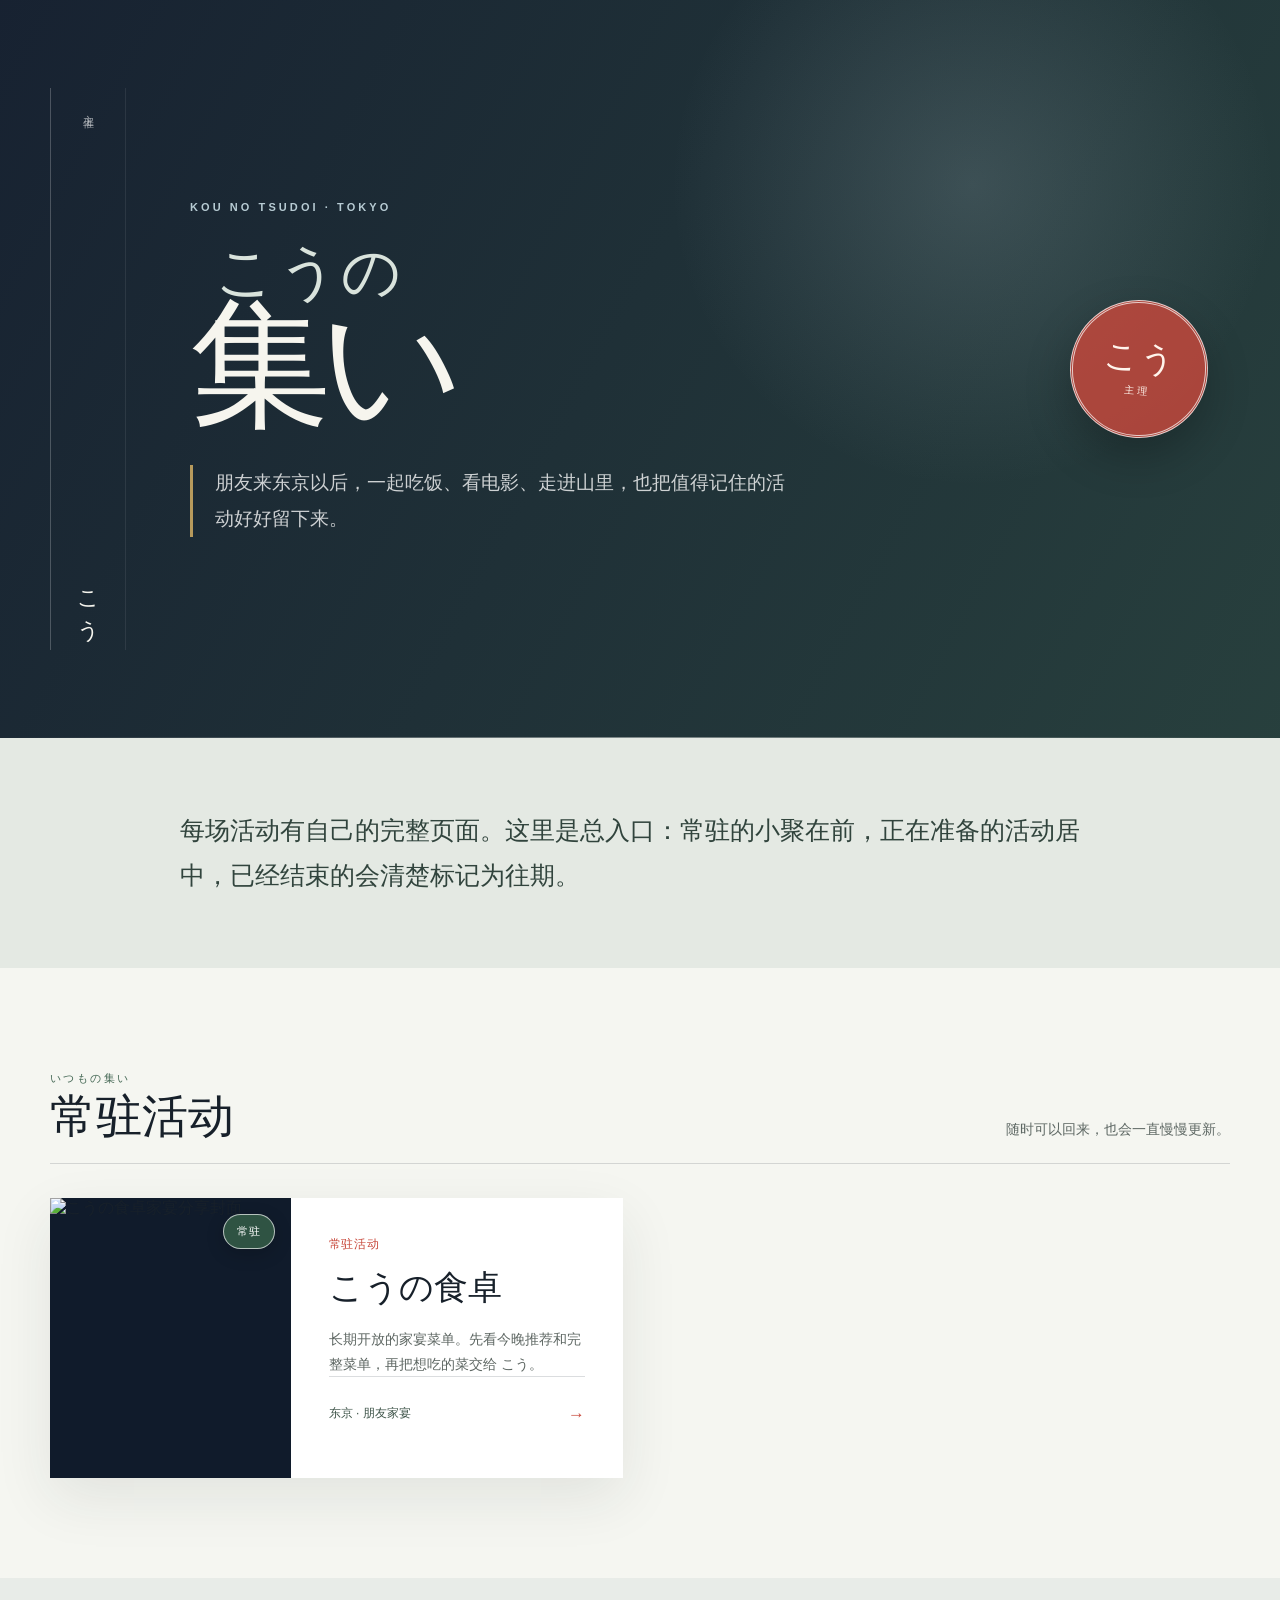
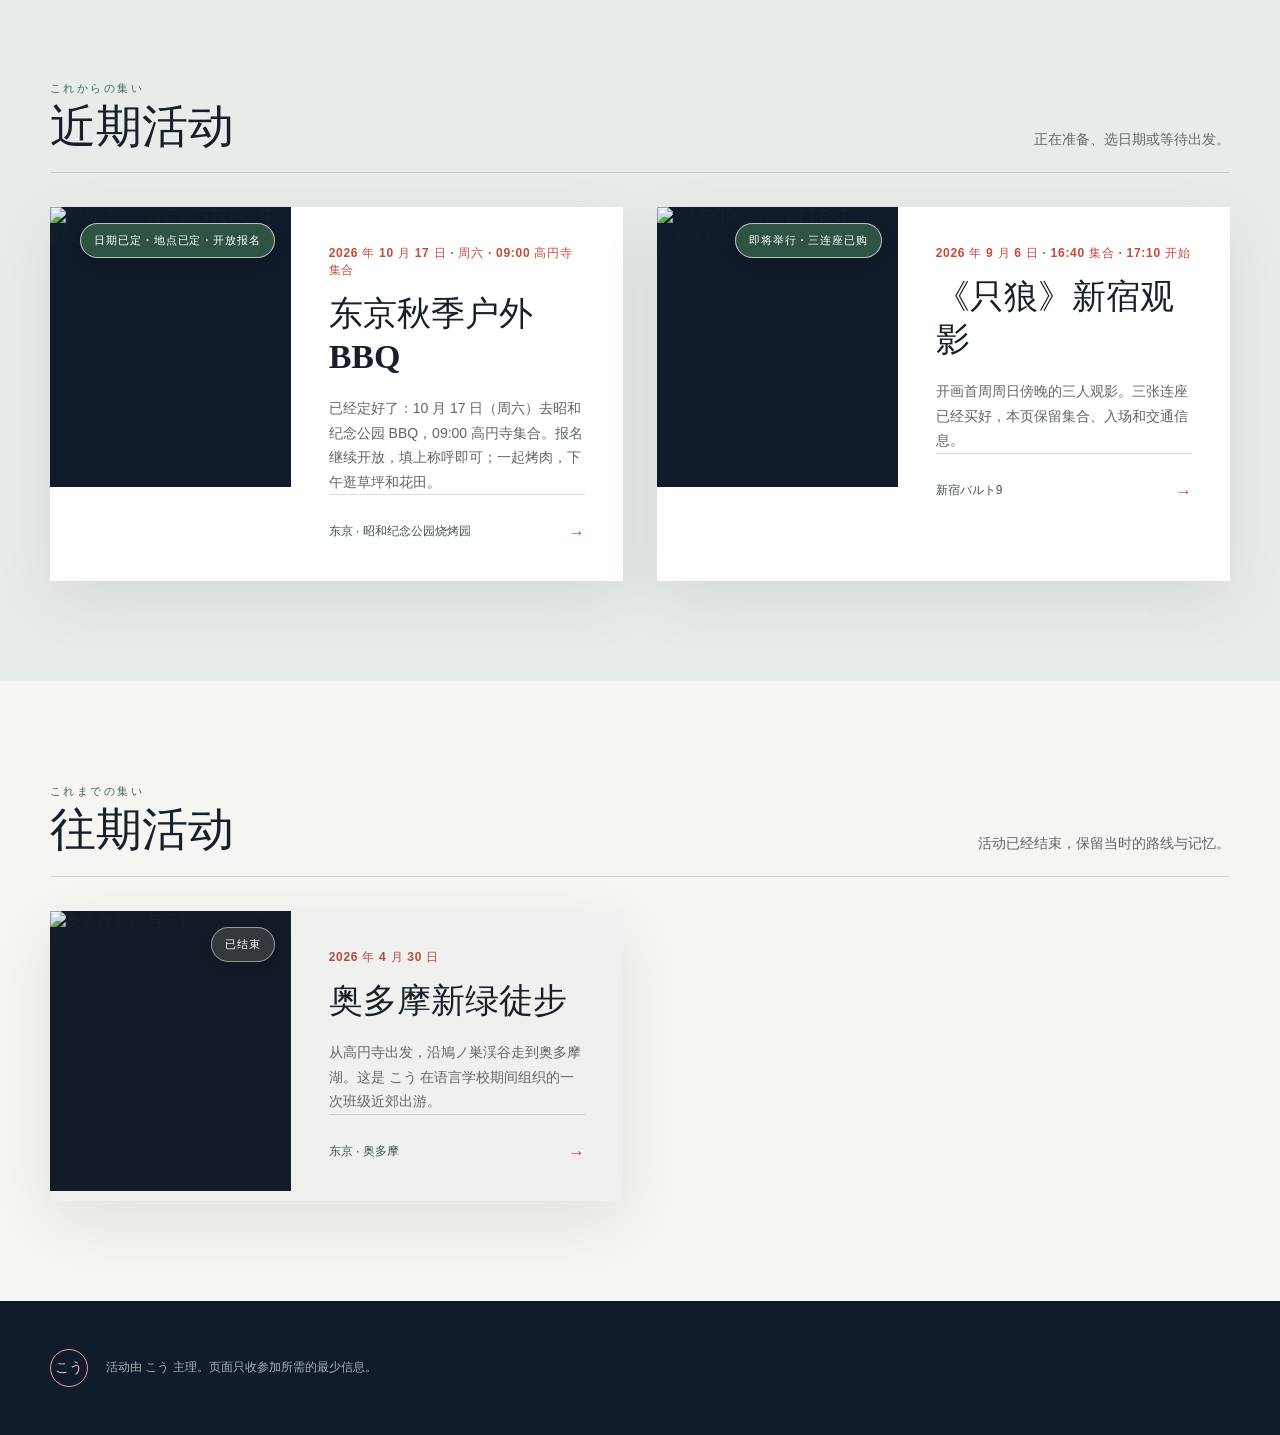
==== commit c53942a7: "确认10月17日昭和纪念公园BBQ方案并保留报名" ====
--- a/kou-no-tsudoi/index.html
+++ b/kou-no-tsudoi/index.html
@@ -23,7 +23,7 @@
     <link rel="canonical" href="https://tools.ifansstudio.com/kou-no-tsudoi/" />
     <link rel="image_src" href="https://tools.ifansstudio.com/kou-no-tsudoi/share/kou-no-tsudoi.jpg" />
     <title>こうの集い</title>
-    <script type="module" crossorigin src="/kou-no-tsudoi/assets/index-XphLQeiY.js"></script>
+    <script type="module" crossorigin src="/kou-no-tsudoi/assets/index-B7g5iOm3.js"></script>
     <link rel="stylesheet" crossorigin href="/kou-no-tsudoi/assets/index-JUfqZ5Oa.css">
   </head>
   <body>
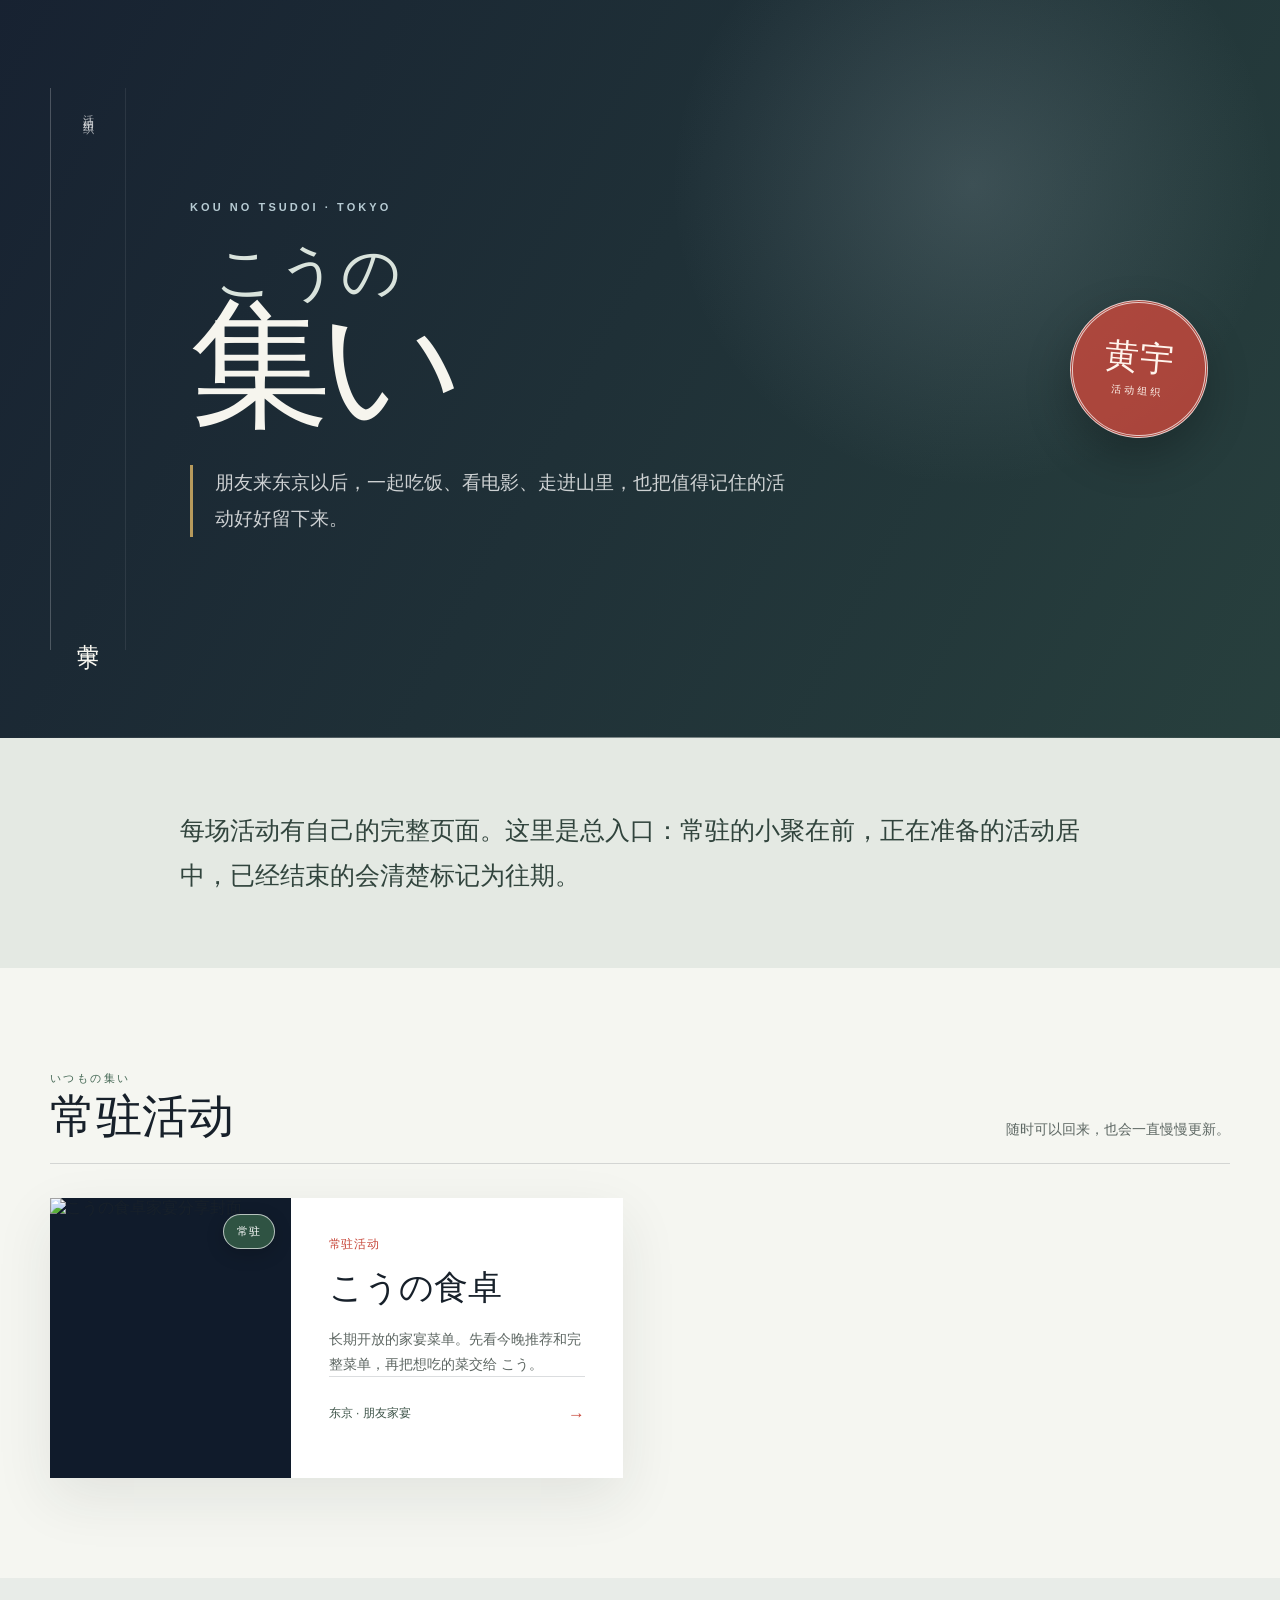
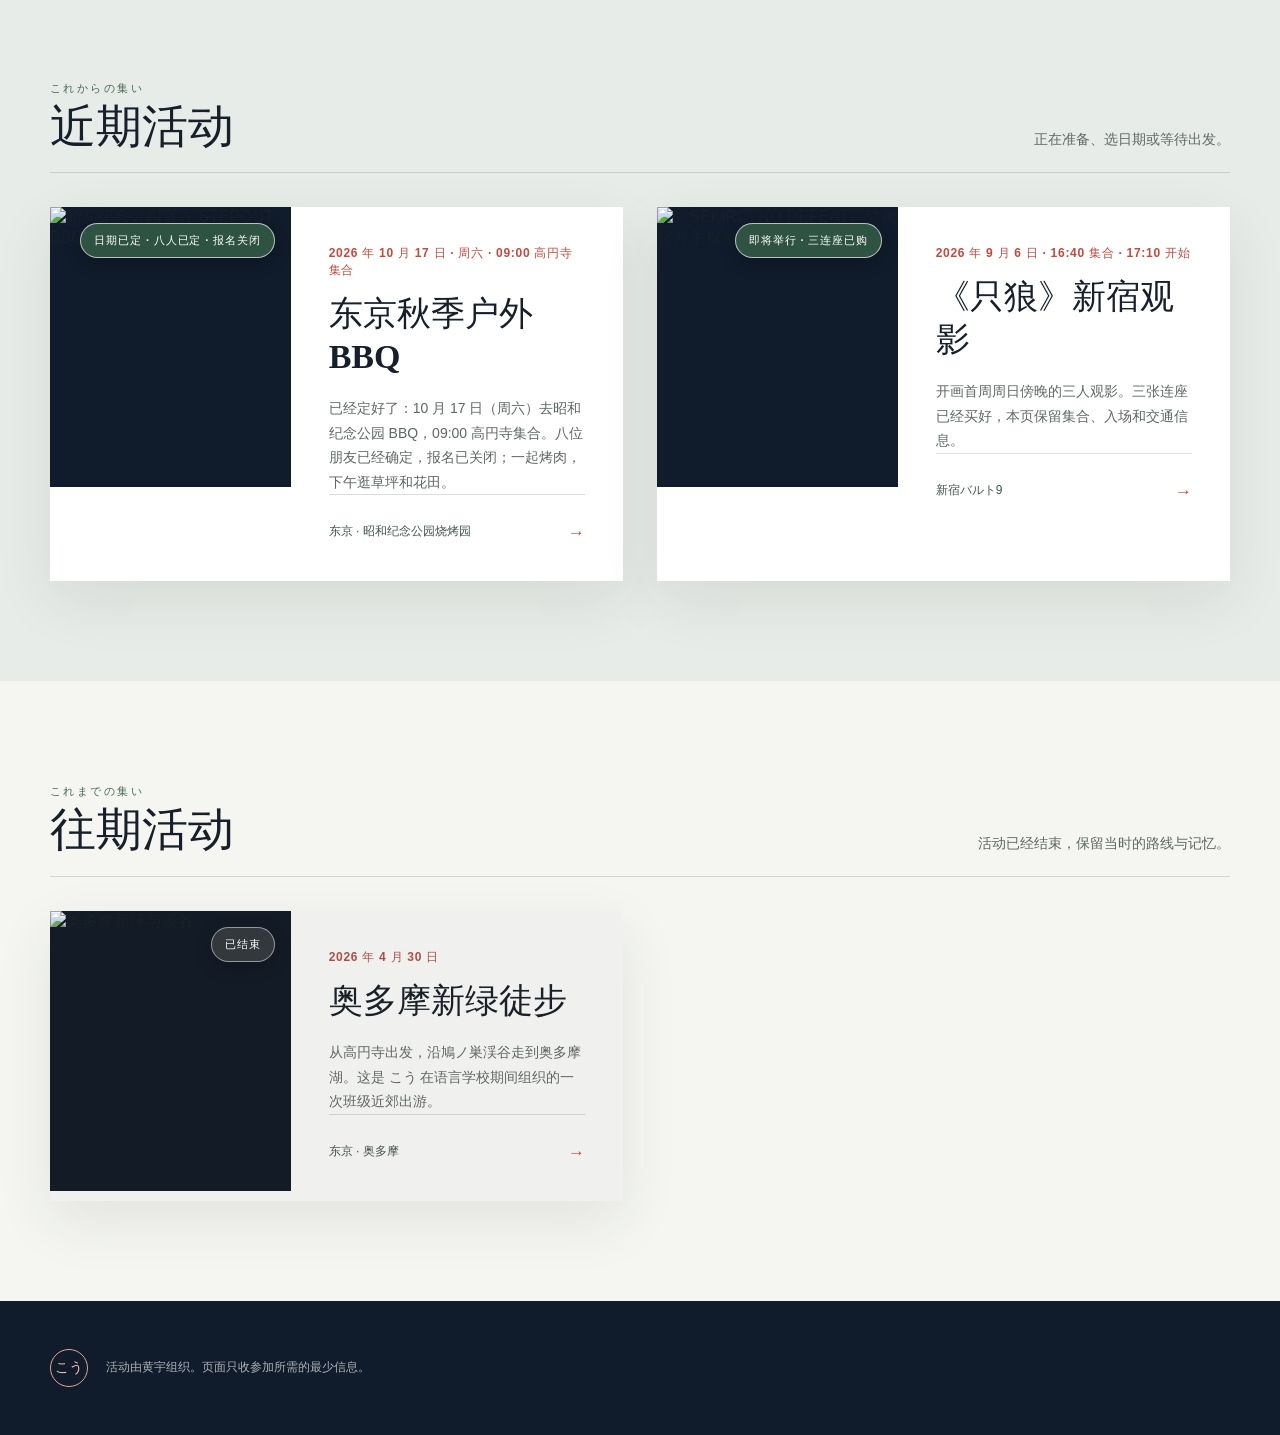
==== commit daa0a1f6: "修复BBQ位置图并关闭报名保留八人名单" ====
--- a/kou-no-tsudoi/index.html
+++ b/kou-no-tsudoi/index.html
@@ -23,8 +23,8 @@
     <link rel="canonical" href="https://tools.ifansstudio.com/kou-no-tsudoi/" />
     <link rel="image_src" href="https://tools.ifansstudio.com/kou-no-tsudoi/share/kou-no-tsudoi.jpg" />
     <title>こうの集い</title>
-    <script type="module" crossorigin src="/kou-no-tsudoi/assets/index-B7g5iOm3.js"></script>
-    <link rel="stylesheet" crossorigin href="/kou-no-tsudoi/assets/index-JUfqZ5Oa.css">
+    <script type="module" crossorigin src="/kou-no-tsudoi/assets/index-BBUs6_uo.js"></script>
+    <link rel="stylesheet" crossorigin href="/kou-no-tsudoi/assets/index-DhT7HNzx.css">
   </head>
   <body>
     <div id="root"></div>
--- a/kou-no-tsudoi/assets/index-DhT7HNzx.css
+++ b/kou-no-tsudoi/assets/index-DhT7HNzx.css
@@ -0,0 +1 @@
+:root{color:#17202a;font-synthesis:none;--ink:#101b2b;--paper:#f5f6f1;--paper-deep:#e4e9e3;--pine:#466956;--mist:#b7cbd3;--seal:#c8493c;--brass:#b79a5c;--line:#101b2b26;--serif:"Yu Mincho", "Hiragino Mincho ProN", "Noto Serif CJK JP", serif;background:#eef1ed;font-family:Hiragino Sans,Yu Gothic,Noto Sans CJK JP,sans-serif}*{box-sizing:border-box}html{background:var(--ink);scroll-behavior:smooth}body{background:var(--paper);min-width:320px;min-height:100vh;margin:0}button,input{font:inherit}button,a{-webkit-tap-highlight-color:transparent}button:focus-visible,a:focus-visible,input:focus-visible{outline-offset:3px;outline:3px solid #86b8c8}label:has(input:focus-visible){outline-offset:3px;outline:3px solid #86b8c8}img{max-width:100%;display:block}main{overflow:clip}.site-hero{color:#f6f5ee;background:radial-gradient(circle at 76% 25%,#b7cbd32e,#0000 27%),linear-gradient(118deg,#101b2bf7,#16302eeb),url(https://res.cloudinary.com/jnto/image/upload/w_2064,h_1300,c_fill,f_auto,fl_lossy,q_auto/v1513938752/tokyo/Tokyo2368_3) 50%/cover;grid-template-columns:76px minmax(0,1fr) 160px;align-items:center;gap:clamp(24px,5vw,72px);min-height:min(760px,82vh);padding:clamp(38px,7vw,88px) max(24px,50vw - 590px);display:grid;position:relative}.site-hero:after{content:"";background:linear-gradient(90deg,#0000,#f5f6f173,#0000);height:1px;position:absolute;inset:auto 0 0}.site-hero__rail{letter-spacing:.18em;border-left:1px solid #ffffff38;border-right:1px solid #ffffff14;flex-direction:column;justify-content:space-between;align-self:stretch;align-items:center;padding:18px 0;display:flex}.site-hero__rail span{writing-mode:vertical-rl;color:#ffffff94;font-size:11px}.site-hero__rail b{writing-mode:vertical-rl;font:500 22px/1 var(--serif)}.site-hero__copy{max-width:760px}.eyebrow{color:var(--mist);letter-spacing:.28em;margin:0 0 24px;font-size:11px;font-weight:700}.site-hero h1{font:500 clamp(70px, 11vw, 150px)/.82 var(--serif);letter-spacing:-.08em;margin:0;display:grid}.site-hero h1 span{letter-spacing:.05em;color:#d9e3dc;margin-left:.42em;font-size:.42em;line-height:1.2}.site-hero__copy>p:last-child{border-left:3px solid var(--brass);color:#ffffffc7;max-width:600px;margin:42px 0 0;padding-left:22px;font-size:clamp(15px,2vw,19px);line-height:1.9}.host-seal{aspect-ratio:1;text-align:center;color:#fff4ec;background:#c8493cd1;border:3px double #ffffffb8;border-radius:50%;place-content:center;width:138px;display:grid;transform:rotate(5deg);box-shadow:0 18px 45px #0000003d}.host-seal span{font:700 34px/1 var(--serif);letter-spacing:.02em}.host-seal small{letter-spacing:.3em;margin-top:9px;font-size:10px}.home-intro{background:var(--paper-deep);padding:clamp(34px,6vw,70px) max(24px,50vw - 460px)}.home-intro p{font:500 clamp(17px, 2.5vw, 25px)/1.8 var(--serif);color:#31443d;margin:0}.event-shelf{padding:clamp(52px,8vw,100px) max(20px,50vw - 590px)}.event-shelf:nth-of-type(2n){background:#e8ece8}.event-shelf>header{border-bottom:1px solid var(--line);grid-template-columns:1fr minmax(250px,420px);align-items:end;gap:24px;margin-bottom:34px;padding-bottom:20px;display:grid}.event-shelf>header span{color:var(--pine);letter-spacing:.22em;text-transform:uppercase;font-size:11px;font-weight:800}.event-shelf h2{font:600 clamp(30px, 4vw, 46px)/1.1 var(--serif);margin:6px 0 0}.event-shelf>header p{color:#5e6864;text-align:right;margin:0;font-size:14px;line-height:1.8}.event-grid{grid-template-columns:repeat(2,minmax(0,1fr));gap:clamp(18px,3vw,34px);display:grid}.event-card button{text-align:left;width:100%;min-height:100%;color:inherit;cursor:pointer;background:#fff;border:0;grid-template-columns:minmax(180px,42%) 1fr;padding:0;transition:transform .24s,box-shadow .24s;display:grid;box-shadow:0 20px 55px #1c2f2717}.event-card button:hover{transform:translateY(-4px);box-shadow:0 28px 66px #1c2f2724}.event-card__image{background:var(--ink);min-height:280px;position:relative;overflow:hidden}.event-card__image:after{content:"";background:linear-gradient(145deg,#0000 40%,#101b2b4d);position:absolute;inset:0}.event-card__image img{object-fit:cover;width:100%;height:100%;transition:transform .5s}.event-card button:hover img{transform:scale(1.035)}.event-stamp{z-index:2;color:#fff;letter-spacing:.08em;background:#335a46e6;border:1px solid #ffffffa6;border-radius:999px;padding:9px 13px;font-size:11px;font-weight:800;position:absolute;top:16px;right:16px;box-shadow:0 5px 18px #0000002e}.event-stamp.is-past{background:#383e42db;border-color:#ffffff7a}.event-card__body{flex-direction:column;min-width:0;padding:clamp(24px,3vw,38px);display:flex}.event-card__date{color:var(--seal);letter-spacing:.06em;font-size:12px;font-weight:800}.event-card__body strong{font:600 clamp(23px, 2.8vw, 34px)/1.25 var(--serif);margin-top:14px}.event-card__body>span:not(.event-card__date){color:#5e6763;margin-top:18px;font-size:14px;line-height:1.75}.event-card__body small{border-top:1px solid var(--line);color:#40564b;justify-content:space-between;gap:12px;margin-top:auto;padding-top:28px;font-size:12px;display:flex}.event-card__body i{color:var(--seal);font-size:17px;font-style:normal}.event-card--past button{filter:saturate(.72);background:#f0f1ee}.site-footer{color:#ffffffa8;background:var(--ink);align-items:center;gap:18px;padding:48px max(24px,50vw - 590px);display:flex}.site-footer p{margin:0;font-size:12px}.mini-seal{aspect-ratio:1;color:#f4c2b8;width:38px;font:700 14px/1 var(--serif);border:1px solid #e7a194;border-radius:50%;place-items:center;display:grid}.page-loading{color:#dce5e0;background:var(--ink);place-items:center;min-height:100vh;display:grid}.activity-page{background:#edf0eb;min-height:100vh}.activity-nav{color:#eef2ee;background:var(--ink);justify-content:space-between;align-items:center;gap:20px;min-height:66px;padding:10px max(20px,50vw - 590px);display:flex}.activity-nav button{min-height:44px;color:inherit;cursor:pointer;background:0 0;border:0;padding:0;font-size:13px}.activity-nav button:last-child{border:1px solid #ffffff40;border-radius:999px;padding:0 18px}.share-message{color:#e7eee9;text-align:center;background:#27493a;margin:0;padding:10px 20px;font-size:12px}.activity-hero{color:#fff;background:var(--ink);align-items:end;min-height:min(680px,76vh);display:flex;position:relative}.activity-hero>img{object-fit:cover;width:100%;height:100%;position:absolute;inset:0}.activity-hero__shade{background:linear-gradient(90deg,#0c1520eb 0%,#0c15209e 50%,#0c152026 100%),linear-gradient(#0000 45%,#0c1520c2);position:absolute;inset:0}.activity-hero__copy{z-index:1;width:min(860px,100% - 48px);margin:0 max(24px,50vw - 590px);padding:80px 0 66px;position:relative}.activity-hero__copy>p{color:#cddbd4;letter-spacing:.24em;margin:0 0 18px;font-size:12px;font-weight:800}.activity-hero h1{max-width:920px;font:600 clamp(40px, 7vw, 86px)/1.08 var(--serif);text-wrap:balance;margin:0}.activity-hero__copy>span{color:#d4e1db;font-family:var(--serif);margin-top:12px;display:block}.activity-hero__copy>strong{border-left:3px solid var(--brass);color:#ffffffd1;max-width:680px;margin-top:32px;padding-left:18px;font-size:16px;font-weight:500;line-height:1.85;display:block}.event-stamp--hero{padding:12px 18px;top:28px;right:max(22px,50vw - 590px)}.activity-facts{z-index:2;background:#fff;grid-template-columns:repeat(3,minmax(0,1fr));width:min(1180px,100% - 40px);margin:-28px auto 0;display:grid;position:relative;box-shadow:0 18px 50px #15261f1f}.activity-facts div{border-right:1px solid var(--line);gap:8px;padding:24px clamp(18px,3vw,36px);display:grid}.activity-facts div:last-child{border:0}.activity-facts div>span{color:#77817c;letter-spacing:.12em;font-size:11px}.activity-facts strong{color:#28372f;font:600 clamp(15px, 2vw, 19px)/1.5 var(--serif);gap:2px;display:grid}.activity-facts strong span{word-break:keep-all;display:block}.signup-panel,.external-panel,.closed-panel{width:min(1000px,100% - 40px);margin:clamp(48px,7vw,84px) auto}.signup-panel{color:#eef3ef;background:#102437;grid-template-columns:.85fr 1.15fr;display:grid;box-shadow:0 24px 60px #101b2b2e}.signup-panel__intro{background:linear-gradient(145deg,#345e4a,#1b3e38);padding:clamp(28px,5vw,54px)}.signup-panel__intro p,.external-panel p{color:#cbdad2;letter-spacing:.2em;margin:0 0 18px;font-size:10px;font-weight:800}.signup-panel h2,.external-panel h2,.closed-panel h2{font:600 clamp(27px, 4vw, 42px)/1.2 var(--serif);margin:0}.signup-panel__intro span,.external-panel span{color:#ffffffb8;margin-top:26px;font-size:14px;line-height:1.8;display:block}.signup-panel form{padding:clamp(28px,5vw,54px)}.name-field{background:#d8c18d1c;border:2px solid #d8c18d;gap:10px;padding:18px;display:grid}.name-field span,.date-calendar legend{color:#f3dfaa;letter-spacing:.02em;font-size:15px;font-weight:800}.name-field input{color:#fff;background:#213b42;border:2px solid #ffffffad;border-radius:0;width:100%;height:58px;padding:0 15px;font-size:17px}.name-field input:focus-visible{outline-offset:3px;outline:3px solid #f3dfaa}.name-field input::placeholder{color:#ffffffb8}.date-calendar{border:0;margin:28px 0 0;padding:0}.date-calendar legend{margin-bottom:7px}.date-calendar__hint{color:#ffffff8c;margin:0 0 15px;font-size:11px;line-height:1.6}.date-calendar__recommendation{color:#20342c;background:#eee4c9;border-left:3px solid #d8c18d;margin:0 0 14px;padding:16px;box-shadow:0 10px 24px #040e162e}.date-calendar__recommendation>div{grid-template-columns:1fr auto;align-items:center;gap:3px 10px;display:grid}.date-calendar__recommendation>div span{color:#687066;letter-spacing:.14em;font-size:9px;font-weight:900}.date-calendar__recommendation>div strong{font:700 20px/1.2 var(--serif);grid-column:1}.date-calendar__recommendation>div em{color:#fff8e8;letter-spacing:.08em;background:#a84c3f;grid-area:1/2/span 2;padding:5px 7px;font-size:10px;font-style:normal;font-weight:900}.date-calendar__recommendation>p{color:#4b584f;margin:12px 0;font-size:11px;line-height:1.7}.date-calendar__recommendation footer{flex-wrap:wrap;gap:6px;display:flex}.date-calendar__recommendation footer span{color:#345e4a;background:#ffffff61;border:1px solid #465d5038;padding:5px 7px;font-size:9px;font-weight:800}.date-calendar__month{background:#05111b3d;border:1px solid #ffffff29;padding:14px}.date-calendar__month+.date-calendar__month{margin-top:12px}.date-calendar__month-title{justify-content:space-between;align-items:baseline;gap:12px;margin-bottom:13px;display:flex}.date-calendar__month-title strong{font:600 19px/1.2 var(--serif);letter-spacing:.04em}.date-calendar__month-title span{color:#d8c18d;letter-spacing:.12em;font-size:9px;font-weight:800}.date-calendar__weekdays,.date-calendar__grid{grid-template-columns:repeat(7,minmax(0,1fr));gap:4px;display:grid}.date-calendar__weekdays{color:#ffffff75;text-align:center;margin-bottom:5px;font-size:9px}.date-calendar__weekdays span:nth-last-child(-n+2){color:#d7aa9f}.date-calendar__day{text-align:center;place-content:center;min-width:0;min-height:48px;display:grid}.date-calendar__day.is-muted{color:#ffffff3d;font:500 12px/1 var(--sans)}.date-calendar__day.is-candidate{color:#f5f0e5a8;cursor:pointer;background:#ffffff09;border:1px solid #ffffff24;min-height:58px;transition:border-color .16s,background .16s,color .16s,transform .16s;position:relative}.date-calendar__day.is-candidate.is-primary{color:#f5f0e5;background:#d8c18d1f;border-color:#d8c18db8}.date-calendar__day.is-candidate.is-recommended{color:#172921;background:#d8c18d;border-color:#d8c18d;box-shadow:0 0 0 2px #d8c18d2e,0 7px 16px #0000002e}.date-calendar__day.is-candidate:hover{border-color:#d8c18d;transform:translateY(-1px)}.date-calendar__day.is-candidate:focus-within{outline-offset:2px;outline:2px solid #fff}.date-calendar__day.is-candidate input{opacity:0;width:1px;height:1px;position:absolute}.date-calendar__day.is-candidate strong{font:600 18px/1 var(--serif)}.date-calendar__day.is-candidate em{color:#bfd5ca;margin-top:5px;font-size:8px;font-style:normal}.date-calendar__day.is-candidate>span{color:#183128;background:#d8c18d;border-radius:50%;place-items:center;width:15px;height:15px;font-size:10px;font-weight:900;display:grid;position:absolute;top:-5px;right:-4px}.date-calendar__day.is-candidate>b{z-index:1;color:#fff8e8;white-space:nowrap;background:#a84c3f;padding:2px 4px;font-size:7px;line-height:1.2;position:absolute;top:-12px;left:50%;transform:translate(-50%)}.date-calendar__day.is-candidate.is-recommended em{color:#345e4a}.date-calendar__day.is-candidate.is-selected{color:#172921;background:#d8c18d;border-color:#d8c18d;box-shadow:inset 0 0 0 2px #ffffff59}.date-calendar__day.is-candidate.is-selected em{color:#345e4a}.date-calendar__day.is-candidate.is-selected>span{color:#f5f0e5;background:#4c8067}.date-calendar__selection{color:#ffffff8c;background:#ffffff0d;min-height:38px;margin:10px 0 0;padding:10px 12px;font-size:11px;line-height:1.6}.date-calendar__selection.has-selection{color:#e8f2ec;background:#4c806740}.signup-submit{color:#13241e;cursor:pointer;background:#d8c18d;border:0;width:100%;min-height:54px;margin-top:26px;font-weight:800}.signup-submit:disabled{opacity:.55;cursor:wait}.signed-state{color:#d9eadf;text-align:center;background:#508b6b33;margin:26px 0 0;padding:16px}.honeypot{clip-path:inset(50%);width:1px;height:1px;position:absolute;overflow:hidden}.form-message{color:#12231e;text-align:center;background:#d6e2d8;grid-column:1/-1;margin:0;padding:13px 20px;font-size:13px}.attendee-list{border-top:1px solid #ffffff21;grid-column:1/-1;padding:24px clamp(26px,5vw,54px) 32px}.attendee-list>div{justify-content:space-between;align-items:center;gap:20px;display:flex}.attendee-list>div span{color:#b9c7c0;letter-spacing:.12em;font-size:12px}.attendee-list>div strong{font:600 25px/1 var(--serif)}.attendee-list ul{flex-wrap:wrap;gap:10px;margin:22px 0 0;padding:0;list-style:none;display:flex}.attendee-list li{color:#e8efeb;background:#ffffff0d;border:1px solid #ffffff2e;padding:9px 13px;font-size:13px}.attendee-list p{color:#ffffff8c;margin:18px 0 0;font-size:13px}.external-panel{color:#fff;background:linear-gradient(135deg,#261f1b,#5b392d);justify-content:space-between;align-items:center;gap:38px;padding:clamp(30px,5vw,58px);display:flex}.external-panel a{color:#fff;border:1px solid #ffffff59;flex:none;padding:16px 20px;text-decoration:none}.closed-panel{text-align:center;color:#273a31;background:#e5ebe6;border:1px solid #bdc6c0;padding:clamp(30px,5vw,60px)}.closed-panel.is-past{filter:saturate(.65)}.closed-panel>span{color:#6c7a73;letter-spacing:.22em;font-size:10px;font-weight:800}.closed-panel h2{margin-top:12px}.closed-panel p{color:#68736d;margin:18px 0 0}.closed-panel .attendee-list{text-align:left;border-top-color:#bdc6c0;margin-top:28px;padding:24px 0 0}.closed-panel .attendee-list>div span{color:#52665b}.closed-panel .attendee-list li{color:#273a31;background:#f5f6f1;border-color:#bdc6c0}.closed-panel .attendee-list p{color:#52665b}.guide-paper{color:#28352f;background:#fff;width:min(1020px,100% - 40px);margin:0 auto;padding:clamp(34px,6vw,72px);box-shadow:0 20px 60px #1b2c2414}.guide-paper>header{border-bottom:1px solid var(--line);margin-bottom:36px;padding-bottom:20px}.guide-paper>header span{color:var(--pine);letter-spacing:.2em;font-size:10px;font-weight:800}.guide-paper>header h2{font:600 36px/1.2 var(--serif);margin:7px 0 0}.guide-paper h1{display:none}.guide-paper h2{border-left:4px solid var(--seal);font:600 clamp(25px, 3.4vw, 34px)/1.35 var(--serif);margin:52px 0 20px;padding-left:14px}.guide-paper h3{color:#365544;font:600 22px/1.4 var(--serif);margin:32px 0 14px}.guide-paper p,.guide-paper li{font-size:15px;line-height:1.9}.guide-paper blockquote{background:#edf2ee;border-left:0;margin:24px 0;padding:20px 24px}.guide-paper blockquote p{margin:0}.guide-paper table{border-collapse:collapse;width:100%;margin:24px 0;font-size:13px}.guide-paper th,.guide-paper td{text-align:left;vertical-align:top;border:1px solid #dce2dd;padding:12px 13px;line-height:1.65}.guide-paper th{color:#f3f6f4;background:#315142}.guide-paper a{color:#2e6650;text-underline-offset:3px;overflow-wrap:anywhere}.guide-paper img{border:1px solid var(--line)}.image-credit{color:#758079;text-align:right;width:min(1020px,100% - 40px);margin:16px auto 0;padding-bottom:60px;font-size:11px}.image-credit a{color:inherit}@media (width<=820px){.site-hero{grid-template-columns:42px minmax(0,1fr);min-height:680px}.host-seal{width:92px;position:absolute;bottom:38px;right:26px}.host-seal span{font-size:25px}.event-grid,.event-shelf>header{grid-template-columns:1fr}.event-shelf>header p{text-align:left}.signup-panel{grid-template-columns:1fr}}@media (width<=620px){.site-hero{grid-template-columns:28px 1fr;gap:18px;min-height:610px;padding:28px 20px 96px}.site-hero__rail{padding:12px 0}.site-hero h1{font-size:clamp(62px,22vw,88px)}.site-hero__copy>p:last-child{margin-top:30px;font-size:14px}.host-seal{width:76px;bottom:20px;right:20px}.host-seal span{font-size:21px}.host-seal small{font-size:8px}.event-card button{grid-template-columns:1fr}.event-card__image{min-height:220px}.event-card__body{min-height:260px}.activity-nav{padding-inline:14px}.activity-nav button:last-child{padding:0 12px}.activity-hero{min-height:570px}.activity-hero__shade{background:linear-gradient(#0c15201f 26%,#0c1520eb)}.activity-hero__copy{width:calc(100% - 36px);margin-inline:18px;padding-bottom:42px}.activity-hero h1{font-size:clamp(34px,10vw,48px)}.activity-hero__copy>strong{font-size:14px}.event-stamp--hero{top:18px;right:16px}.activity-facts{grid-template-columns:1fr;width:calc(100% - 24px)}.activity-facts div{border-right:0;border-bottom:1px solid var(--line);padding:16px 18px}.signup-panel,.external-panel,.closed-panel,.guide-paper{width:calc(100% - 24px)}.signup-panel form{padding:28px 18px 30px}.date-calendar__month{padding:12px 9px}.date-calendar__weekdays,.date-calendar__grid{gap:3px}.date-calendar__day{min-height:42px}.date-calendar__day.is-candidate{min-height:54px}.date-calendar__day.is-candidate strong{font-size:17px}.external-panel{flex-direction:column;align-items:stretch}.external-panel a{text-align:center}.guide-paper{padding:28px 20px}.guide-paper h2{margin-top:40px}.guide-paper table{display:block;overflow-x:auto}}@media (prefers-reduced-motion:reduce){html{scroll-behavior:auto}*,:before,:after{scroll-behavior:auto!important;transition-duration:.01ms!important;animation-duration:.01ms!important}}
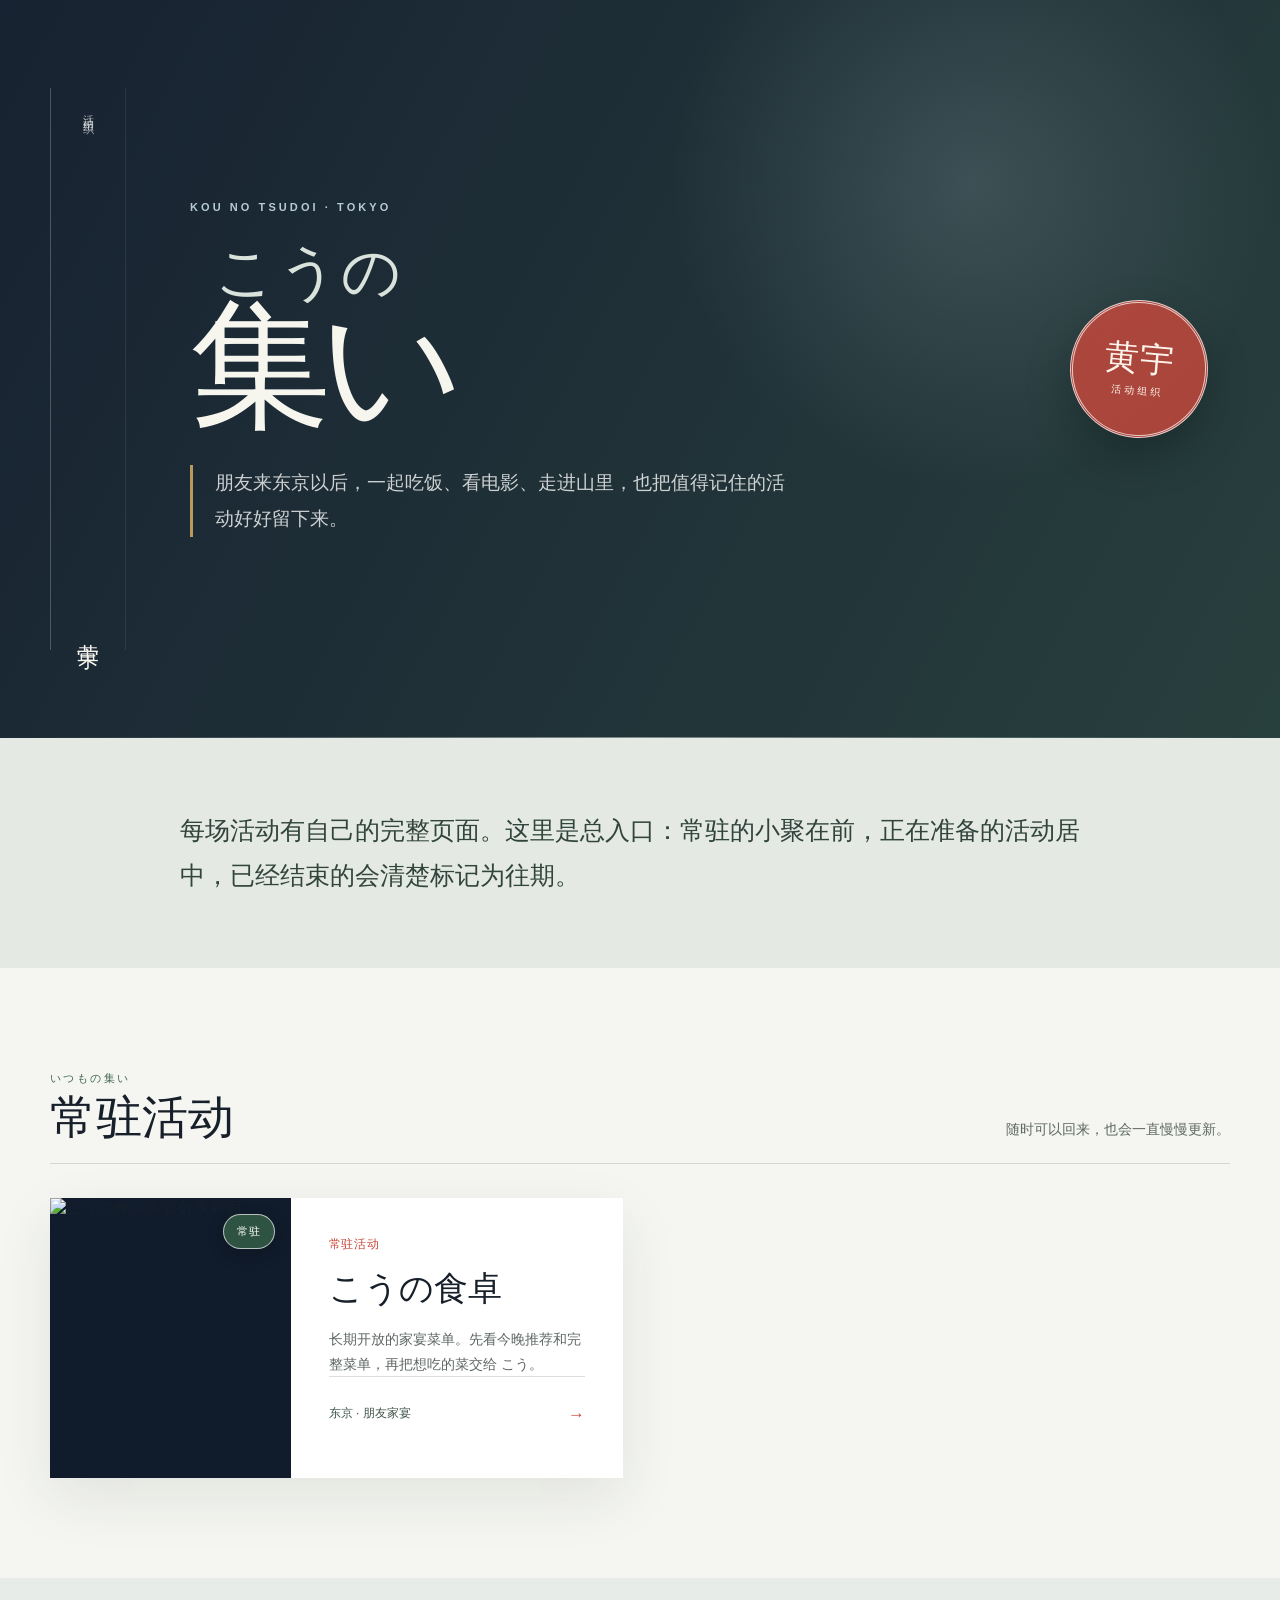
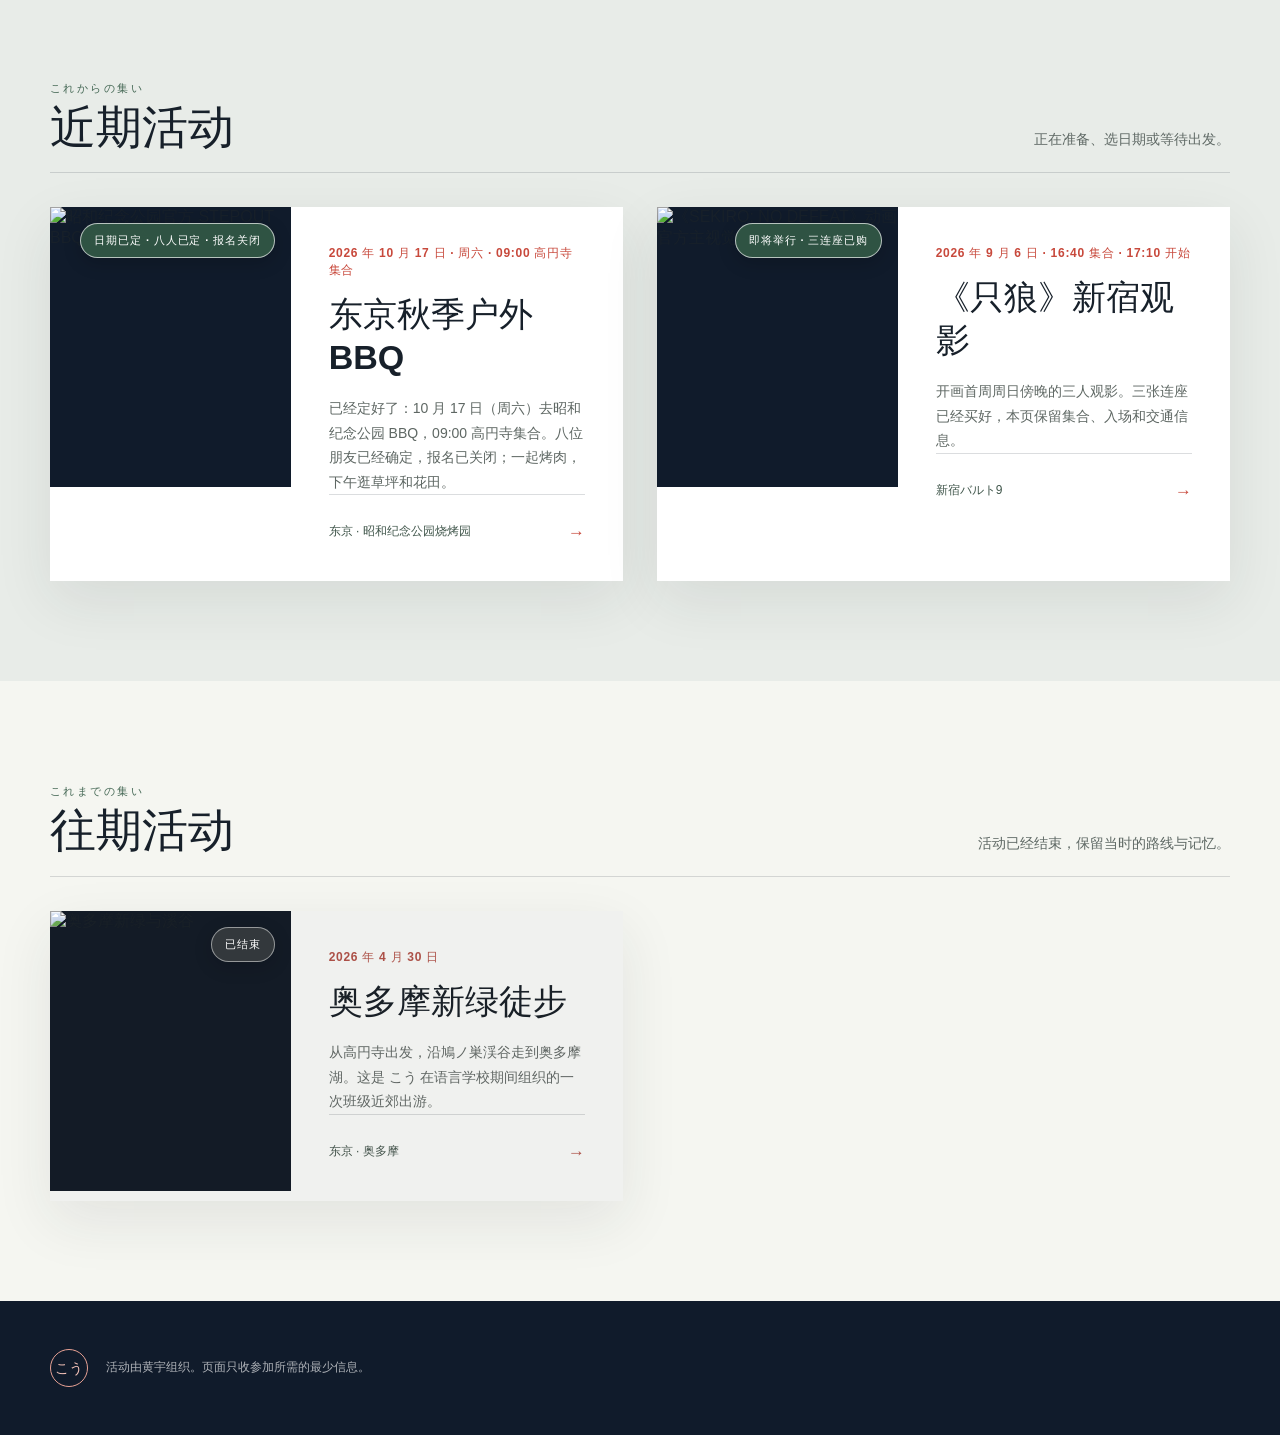
==== commit ffde1912: "统一活动站字体并改善iOS中文日文混排" ====
--- a/kou-no-tsudoi/index.html
+++ b/kou-no-tsudoi/index.html
@@ -23,8 +23,8 @@
     <link rel="canonical" href="https://tools.ifansstudio.com/kou-no-tsudoi/" />
     <link rel="image_src" href="https://tools.ifansstudio.com/kou-no-tsudoi/share/kou-no-tsudoi.jpg" />
     <title>こうの集い</title>
-    <script type="module" crossorigin src="/kou-no-tsudoi/assets/index-BBUs6_uo.js"></script>
-    <link rel="stylesheet" crossorigin href="/kou-no-tsudoi/assets/index-DhT7HNzx.css">
+    <script type="module" crossorigin src="/kou-no-tsudoi/assets/index-g8ZfBdma.js"></script>
+    <link rel="stylesheet" crossorigin href="/kou-no-tsudoi/assets/index-Dmtp4Mly.css">
   </head>
   <body>
     <div id="root"></div>
--- a/kou-no-tsudoi/assets/index-Dmtp4Mly.css
+++ b/kou-no-tsudoi/assets/index-Dmtp4Mly.css
@@ -0,0 +1 @@
+:root{color:#17202a;--font-ui:"PingFang SC", "Hiragino Sans", -apple-system, BlinkMacSystemFont, "Noto Sans CJK SC", "Noto Sans CJK JP", "Microsoft YaHei", sans-serif;font-family:var(--font-ui);font-synthesis:none;--ink:#101b2b;--paper:#f5f6f1;--paper-deep:#e4e9e3;--pine:#466956;--mist:#b7cbd3;--seal:#c8493c;--brass:#b79a5c;--line:#101b2b26;--sans:var(--font-ui);background:#eef1ed}*{box-sizing:border-box}html{background:var(--ink);scroll-behavior:smooth;-webkit-text-size-adjust:100%;-moz-text-size-adjust:100%;text-size-adjust:100%}body{background:var(--paper);min-width:320px;min-height:100vh;margin:0}button,input,textarea,select{font:inherit}button,a{-webkit-tap-highlight-color:transparent}button:focus-visible,a:focus-visible,input:focus-visible{outline-offset:3px;outline:3px solid #86b8c8}label:has(input:focus-visible){outline-offset:3px;outline:3px solid #86b8c8}img{max-width:100%;display:block}main{overflow:clip}.site-hero{color:#f6f5ee;background:radial-gradient(circle at 76% 25%,#b7cbd32e,#0000 27%),linear-gradient(118deg,#101b2bf7,#16302eeb),url(https://res.cloudinary.com/jnto/image/upload/w_2064,h_1300,c_fill,f_auto,fl_lossy,q_auto/v1513938752/tokyo/Tokyo2368_3) 50%/cover;grid-template-columns:76px minmax(0,1fr) 160px;align-items:center;gap:clamp(24px,5vw,72px);min-height:min(760px,82vh);padding:clamp(38px,7vw,88px) max(24px,50vw - 590px);display:grid;position:relative}.site-hero:after{content:"";background:linear-gradient(90deg,#0000,#f5f6f173,#0000);height:1px;position:absolute;inset:auto 0 0}.site-hero__rail{letter-spacing:.18em;border-left:1px solid #ffffff38;border-right:1px solid #ffffff14;flex-direction:column;justify-content:space-between;align-self:stretch;align-items:center;padding:18px 0;display:flex}.site-hero__rail span{writing-mode:vertical-rl;color:#ffffff94;font-size:11px}.site-hero__rail b{writing-mode:vertical-rl;font:500 22px/1 var(--font-ui)}.site-hero__copy{max-width:760px}.eyebrow{color:var(--mist);letter-spacing:.28em;margin:0 0 24px;font-size:11px;font-weight:700}.site-hero h1{font:500 clamp(70px, 11vw, 150px)/.82 var(--font-ui);letter-spacing:-.08em;margin:0;display:grid}.site-hero h1 span{letter-spacing:.05em;color:#d9e3dc;margin-left:.42em;font-size:.42em;line-height:1.2}.site-hero__copy>p:last-child{border-left:3px solid var(--brass);color:#ffffffc7;max-width:600px;margin:42px 0 0;padding-left:22px;font-size:clamp(15px,2vw,19px);line-height:1.9}.host-seal{aspect-ratio:1;text-align:center;color:#fff4ec;background:#c8493cd1;border:3px double #ffffffb8;border-radius:50%;place-content:center;width:138px;display:grid;transform:rotate(5deg);box-shadow:0 18px 45px #0000003d}.host-seal span{font:700 34px/1 var(--font-ui);letter-spacing:.02em}.host-seal small{letter-spacing:.3em;margin-top:9px;font-size:10px}.home-intro{background:var(--paper-deep);padding:clamp(34px,6vw,70px) max(24px,50vw - 460px)}.home-intro p{font:500 clamp(17px, 2.5vw, 25px)/1.8 var(--font-ui);color:#31443d;margin:0}.event-shelf{padding:clamp(52px,8vw,100px) max(20px,50vw - 590px)}.event-shelf:nth-of-type(2n){background:#e8ece8}.event-shelf>header{border-bottom:1px solid var(--line);grid-template-columns:1fr minmax(250px,420px);align-items:end;gap:24px;margin-bottom:34px;padding-bottom:20px;display:grid}.event-shelf>header span{color:var(--pine);letter-spacing:.22em;text-transform:uppercase;font-size:11px;font-weight:700}.event-shelf h2{font:600 clamp(30px, 4vw, 46px)/1.1 var(--font-ui);margin:6px 0 0}.event-shelf>header p{color:#5e6864;text-align:right;margin:0;font-size:14px;line-height:1.8}.event-grid{grid-template-columns:repeat(2,minmax(0,1fr));gap:clamp(18px,3vw,34px);display:grid}.event-card button{text-align:left;width:100%;min-height:100%;color:inherit;cursor:pointer;background:#fff;border:0;grid-template-columns:minmax(180px,42%) 1fr;padding:0;transition:transform .24s,box-shadow .24s;display:grid;box-shadow:0 20px 55px #1c2f2717}.event-card button:hover{transform:translateY(-4px);box-shadow:0 28px 66px #1c2f2724}.event-card__image{background:var(--ink);min-height:280px;position:relative;overflow:hidden}.event-card__image:after{content:"";background:linear-gradient(145deg,#0000 40%,#101b2b4d);position:absolute;inset:0}.event-card__image img{object-fit:cover;width:100%;height:100%;transition:transform .5s}.event-card button:hover img{transform:scale(1.035)}.event-stamp{z-index:2;color:#fff;letter-spacing:.08em;background:#335a46e6;border:1px solid #ffffffa6;border-radius:999px;padding:9px 13px;font-size:11px;font-weight:700;position:absolute;top:16px;right:16px;box-shadow:0 5px 18px #0000002e}.event-stamp.is-past{background:#383e42db;border-color:#ffffff7a}.event-card__body{flex-direction:column;min-width:0;padding:clamp(24px,3vw,38px);display:flex}.event-card__date{color:var(--seal);letter-spacing:.06em;font-size:12px;font-weight:700}.event-card__body strong{font:600 clamp(23px, 2.8vw, 34px)/1.25 var(--font-ui);margin-top:14px}.event-card__body>span:not(.event-card__date){color:#5e6763;margin-top:18px;font-size:14px;line-height:1.75}.event-card__body small{border-top:1px solid var(--line);color:#40564b;justify-content:space-between;gap:12px;margin-top:auto;padding-top:28px;font-size:12px;display:flex}.event-card__body i{color:var(--seal);font-size:17px;font-style:normal}.event-card--past button{filter:saturate(.72);background:#f0f1ee}.site-footer{color:#ffffffa8;background:var(--ink);align-items:center;gap:18px;padding:48px max(24px,50vw - 590px);display:flex}.site-footer p{margin:0;font-size:12px}.mini-seal{aspect-ratio:1;color:#f4c2b8;width:38px;font:700 14px/1 var(--font-ui);border:1px solid #e7a194;border-radius:50%;place-items:center;display:grid}.page-loading{color:#dce5e0;background:var(--ink);place-items:center;min-height:100vh;display:grid}.activity-page{background:#edf0eb;min-height:100vh}.activity-nav{color:#eef2ee;background:var(--ink);justify-content:space-between;align-items:center;gap:20px;min-height:66px;padding:10px max(20px,50vw - 590px);display:flex}.activity-nav button{min-height:44px;color:inherit;cursor:pointer;background:0 0;border:0;padding:0;font-size:13px}.activity-nav button:last-child{border:1px solid #ffffff40;border-radius:999px;padding:0 18px}.share-message{color:#e7eee9;text-align:center;background:#27493a;margin:0;padding:10px 20px;font-size:12px}.activity-hero{color:#fff;background:var(--ink);align-items:end;min-height:min(680px,76vh);display:flex;position:relative}.activity-hero>img{object-fit:cover;width:100%;height:100%;position:absolute;inset:0}.activity-hero__shade{background:linear-gradient(90deg,#0c1520eb 0%,#0c15209e 50%,#0c152026 100%),linear-gradient(#0000 45%,#0c1520c2);position:absolute;inset:0}.activity-hero__copy{z-index:1;width:min(860px,100% - 48px);margin:0 max(24px,50vw - 590px);padding:80px 0 66px;position:relative}.activity-hero__copy>p{color:#cddbd4;letter-spacing:.24em;margin:0 0 18px;font-size:12px;font-weight:700}.activity-hero h1{max-width:920px;font:600 clamp(40px, 7vw, 86px)/1.08 var(--font-ui);text-wrap:balance;margin:0}.activity-hero__copy>span{color:#d4e1db;font-family:var(--font-ui);margin-top:12px;display:block}.activity-hero__copy>strong{border-left:3px solid var(--brass);color:#ffffffd1;max-width:680px;margin-top:32px;padding-left:18px;font-size:16px;font-weight:500;line-height:1.85;display:block}.event-stamp--hero{padding:12px 18px;top:28px;right:max(22px,50vw - 590px)}.activity-facts{z-index:2;background:#fff;grid-template-columns:repeat(3,minmax(0,1fr));width:min(1180px,100% - 40px);margin:-28px auto 0;display:grid;position:relative;box-shadow:0 18px 50px #15261f1f}.activity-facts div{border-right:1px solid var(--line);gap:8px;padding:24px clamp(18px,3vw,36px);display:grid}.activity-facts div:last-child{border:0}.activity-facts div>span{color:#77817c;letter-spacing:.12em;font-size:11px}.activity-facts strong{color:#28372f;font:600 clamp(15px, 2vw, 19px)/1.5 var(--font-ui);gap:2px;display:grid}.activity-facts strong span{word-break:keep-all;display:block}.signup-panel,.external-panel,.closed-panel{width:min(1000px,100% - 40px);margin:clamp(48px,7vw,84px) auto}.signup-panel{color:#eef3ef;background:#102437;grid-template-columns:.85fr 1.15fr;display:grid;box-shadow:0 24px 60px #101b2b2e}.signup-panel__intro{background:linear-gradient(145deg,#345e4a,#1b3e38);padding:clamp(28px,5vw,54px)}.signup-panel__intro p,.external-panel p{color:#cbdad2;letter-spacing:.2em;margin:0 0 18px;font-size:10px;font-weight:700}.signup-panel h2,.external-panel h2,.closed-panel h2{font:600 clamp(27px, 4vw, 42px)/1.2 var(--font-ui);margin:0}.signup-panel__intro span,.external-panel span{color:#ffffffb8;margin-top:26px;font-size:14px;line-height:1.8;display:block}.signup-panel form{padding:clamp(28px,5vw,54px)}.name-field{background:#d8c18d1c;border:2px solid #d8c18d;gap:10px;padding:18px;display:grid}.name-field span,.date-calendar legend{color:#f3dfaa;letter-spacing:.02em;font-size:15px;font-weight:700}.name-field input{color:#fff;background:#213b42;border:2px solid #ffffffad;border-radius:0;width:100%;height:58px;padding:0 15px;font-size:17px}.name-field input:focus-visible{outline-offset:3px;outline:3px solid #f3dfaa}.name-field input::placeholder{color:#ffffffb8}.date-calendar{border:0;margin:28px 0 0;padding:0}.date-calendar legend{margin-bottom:7px}.date-calendar__hint{color:#ffffff8c;margin:0 0 15px;font-size:11px;line-height:1.6}.date-calendar__recommendation{color:#20342c;background:#eee4c9;border-left:3px solid #d8c18d;margin:0 0 14px;padding:16px;box-shadow:0 10px 24px #040e162e}.date-calendar__recommendation>div{grid-template-columns:1fr auto;align-items:center;gap:3px 10px;display:grid}.date-calendar__recommendation>div span{color:#687066;letter-spacing:.14em;font-size:9px;font-weight:700}.date-calendar__recommendation>div strong{font:700 20px/1.2 var(--font-ui);grid-column:1}.date-calendar__recommendation>div em{color:#fff8e8;letter-spacing:.08em;background:#a84c3f;grid-area:1/2/span 2;padding:5px 7px;font-size:10px;font-style:normal;font-weight:700}.date-calendar__recommendation>p{color:#4b584f;margin:12px 0;font-size:11px;line-height:1.7}.date-calendar__recommendation footer{flex-wrap:wrap;gap:6px;display:flex}.date-calendar__recommendation footer span{color:#345e4a;background:#ffffff61;border:1px solid #465d5038;padding:5px 7px;font-size:9px;font-weight:700}.date-calendar__month{background:#05111b3d;border:1px solid #ffffff29;padding:14px}.date-calendar__month+.date-calendar__month{margin-top:12px}.date-calendar__month-title{justify-content:space-between;align-items:baseline;gap:12px;margin-bottom:13px;display:flex}.date-calendar__month-title strong{font:600 19px/1.2 var(--font-ui);letter-spacing:.04em}.date-calendar__month-title span{color:#d8c18d;letter-spacing:.12em;font-size:9px;font-weight:700}.date-calendar__weekdays,.date-calendar__grid{grid-template-columns:repeat(7,minmax(0,1fr));gap:4px;display:grid}.date-calendar__weekdays{color:#ffffff75;text-align:center;margin-bottom:5px;font-size:9px}.date-calendar__weekdays span:nth-last-child(-n+2){color:#d7aa9f}.date-calendar__day{text-align:center;place-content:center;min-width:0;min-height:48px;display:grid}.date-calendar__day.is-muted{color:#ffffff3d;font:500 12px/1 var(--sans)}.date-calendar__day.is-candidate{color:#f5f0e5a8;cursor:pointer;background:#ffffff09;border:1px solid #ffffff24;min-height:58px;transition:border-color .16s,background .16s,color .16s,transform .16s;position:relative}.date-calendar__day.is-candidate.is-primary{color:#f5f0e5;background:#d8c18d1f;border-color:#d8c18db8}.date-calendar__day.is-candidate.is-recommended{color:#172921;background:#d8c18d;border-color:#d8c18d;box-shadow:0 0 0 2px #d8c18d2e,0 7px 16px #0000002e}.date-calendar__day.is-candidate:hover{border-color:#d8c18d;transform:translateY(-1px)}.date-calendar__day.is-candidate:focus-within{outline-offset:2px;outline:2px solid #fff}.date-calendar__day.is-candidate input{opacity:0;width:1px;height:1px;position:absolute}.date-calendar__day.is-candidate strong{font:600 18px/1 var(--font-ui)}.date-calendar__day.is-candidate em{color:#bfd5ca;margin-top:5px;font-size:8px;font-style:normal}.date-calendar__day.is-candidate>span{color:#183128;background:#d8c18d;border-radius:50%;place-items:center;width:15px;height:15px;font-size:10px;font-weight:700;display:grid;position:absolute;top:-5px;right:-4px}.date-calendar__day.is-candidate>b{z-index:1;color:#fff8e8;white-space:nowrap;background:#a84c3f;padding:2px 4px;font-size:7px;line-height:1.2;position:absolute;top:-12px;left:50%;transform:translate(-50%)}.date-calendar__day.is-candidate.is-recommended em{color:#345e4a}.date-calendar__day.is-candidate.is-selected{color:#172921;background:#d8c18d;border-color:#d8c18d;box-shadow:inset 0 0 0 2px #ffffff59}.date-calendar__day.is-candidate.is-selected em{color:#345e4a}.date-calendar__day.is-candidate.is-selected>span{color:#f5f0e5;background:#4c8067}.date-calendar__selection{color:#ffffff8c;background:#ffffff0d;min-height:38px;margin:10px 0 0;padding:10px 12px;font-size:11px;line-height:1.6}.date-calendar__selection.has-selection{color:#e8f2ec;background:#4c806740}.signup-submit{color:#13241e;cursor:pointer;background:#d8c18d;border:0;width:100%;min-height:54px;margin-top:26px;font-weight:700}.signup-submit:disabled{opacity:.55;cursor:wait}.signed-state{color:#d9eadf;text-align:center;background:#508b6b33;margin:26px 0 0;padding:16px}.honeypot{clip-path:inset(50%);width:1px;height:1px;position:absolute;overflow:hidden}.form-message{color:#12231e;text-align:center;background:#d6e2d8;grid-column:1/-1;margin:0;padding:13px 20px;font-size:13px}.attendee-list{border-top:1px solid #ffffff21;grid-column:1/-1;padding:24px clamp(26px,5vw,54px) 32px}.attendee-list>div{justify-content:space-between;align-items:center;gap:20px;display:flex}.attendee-list>div span{color:#b9c7c0;letter-spacing:.12em;font-size:12px}.attendee-list>div strong{font:600 25px/1 var(--font-ui)}.attendee-list ul{flex-wrap:wrap;gap:10px;margin:22px 0 0;padding:0;list-style:none;display:flex}.attendee-list li{color:#e8efeb;background:#ffffff0d;border:1px solid #ffffff2e;padding:9px 13px;font-size:13px}.attendee-list p{color:#ffffff8c;margin:18px 0 0;font-size:13px}.external-panel{color:#fff;background:linear-gradient(135deg,#261f1b,#5b392d);justify-content:space-between;align-items:center;gap:38px;padding:clamp(30px,5vw,58px);display:flex}.external-panel a{color:#fff;border:1px solid #ffffff59;flex:none;padding:16px 20px;text-decoration:none}.closed-panel{text-align:center;color:#273a31;background:#e5ebe6;border:1px solid #bdc6c0;padding:clamp(30px,5vw,60px)}.closed-panel.is-past{filter:saturate(.65)}.closed-panel>span{color:#6c7a73;letter-spacing:.22em;font-size:10px;font-weight:700}.closed-panel h2{margin-top:12px}.closed-panel p{color:#68736d;margin:18px 0 0}.closed-panel .attendee-list{text-align:left;border-top-color:#bdc6c0;margin-top:28px;padding:24px 0 0}.closed-panel .attendee-list>div span{color:#52665b}.closed-panel .attendee-list li{color:#273a31;background:#f5f6f1;border-color:#bdc6c0}.closed-panel .attendee-list p{color:#52665b}.guide-paper{color:#28352f;background:#fff;width:min(1020px,100% - 40px);margin:0 auto;padding:clamp(34px,6vw,72px);box-shadow:0 20px 60px #1b2c2414}.guide-paper>header{border-bottom:1px solid var(--line);margin-bottom:36px;padding-bottom:20px}.guide-paper>header span{color:var(--pine);letter-spacing:.2em;font-size:10px;font-weight:700}.guide-paper>header h2{font:600 36px/1.2 var(--font-ui);margin:7px 0 0}.guide-paper h1{display:none}.guide-paper h2{border-left:4px solid var(--seal);font:600 clamp(25px, 3.4vw, 34px)/1.35 var(--font-ui);margin:52px 0 20px;padding-left:14px}.guide-paper h3{color:#365544;font:600 22px/1.4 var(--font-ui);margin:32px 0 14px}.guide-paper p,.guide-paper li{font-size:15px;line-height:1.9}.guide-paper blockquote{background:#edf2ee;border-left:0;margin:24px 0;padding:20px 24px}.guide-paper blockquote p{margin:0}.guide-paper table{border-collapse:collapse;width:100%;margin:24px 0;font-size:13px}.guide-paper th,.guide-paper td{text-align:left;vertical-align:top;border:1px solid #dce2dd;padding:12px 13px;line-height:1.65}.guide-paper th{color:#f3f6f4;background:#315142}.guide-paper a{color:#2e6650;text-underline-offset:3px;overflow-wrap:anywhere}.guide-paper img{border:1px solid var(--line)}.image-credit{color:#758079;text-align:right;width:min(1020px,100% - 40px);margin:16px auto 0;padding-bottom:60px;font-size:11px}.image-credit a{color:inherit}@media (width<=820px){.site-hero{grid-template-columns:42px minmax(0,1fr);min-height:680px}.host-seal{width:92px;position:absolute;bottom:38px;right:26px}.host-seal span{font-size:25px}.event-grid,.event-shelf>header{grid-template-columns:1fr}.event-shelf>header p{text-align:left}.signup-panel{grid-template-columns:1fr}}@media (width<=620px){.site-hero{grid-template-columns:28px 1fr;gap:18px;min-height:610px;padding:28px 20px 96px}.site-hero__rail{padding:12px 0}.site-hero h1{font-size:clamp(62px,22vw,88px)}.site-hero__copy>p:last-child{margin-top:30px;font-size:14px}.host-seal{width:76px;bottom:20px;right:20px}.host-seal span{font-size:21px}.host-seal small{font-size:8px}.event-card button{grid-template-columns:1fr}.event-card__image{min-height:220px}.event-card__body{min-height:260px}.activity-nav{padding-inline:14px}.activity-nav button:last-child{padding:0 12px}.activity-hero{min-height:570px}.activity-hero__shade{background:linear-gradient(#0c15201f 26%,#0c1520eb)}.activity-hero__copy{width:calc(100% - 36px);margin-inline:18px;padding-bottom:42px}.activity-hero h1{font-size:clamp(34px,10vw,48px)}.activity-hero__copy>strong{font-size:14px}.event-stamp--hero{top:18px;right:16px}.activity-facts{grid-template-columns:1fr;width:calc(100% - 24px)}.activity-facts div{border-right:0;border-bottom:1px solid var(--line);padding:16px 18px}.signup-panel,.external-panel,.closed-panel,.guide-paper{width:calc(100% - 24px)}.signup-panel form{padding:28px 18px 30px}.date-calendar__month{padding:12px 9px}.date-calendar__weekdays,.date-calendar__grid{gap:3px}.date-calendar__day{min-height:42px}.date-calendar__day.is-candidate{min-height:54px}.date-calendar__day.is-candidate strong{font-size:17px}.external-panel{flex-direction:column;align-items:stretch}.external-panel a{text-align:center}.guide-paper{padding:28px 20px}.guide-paper h2{margin-top:40px}.guide-paper table{display:block;overflow-x:auto}}@media (prefers-reduced-motion:reduce){html{scroll-behavior:auto}*,:before,:after{scroll-behavior:auto!important;transition-duration:.01ms!important;animation-duration:.01ms!important}}
